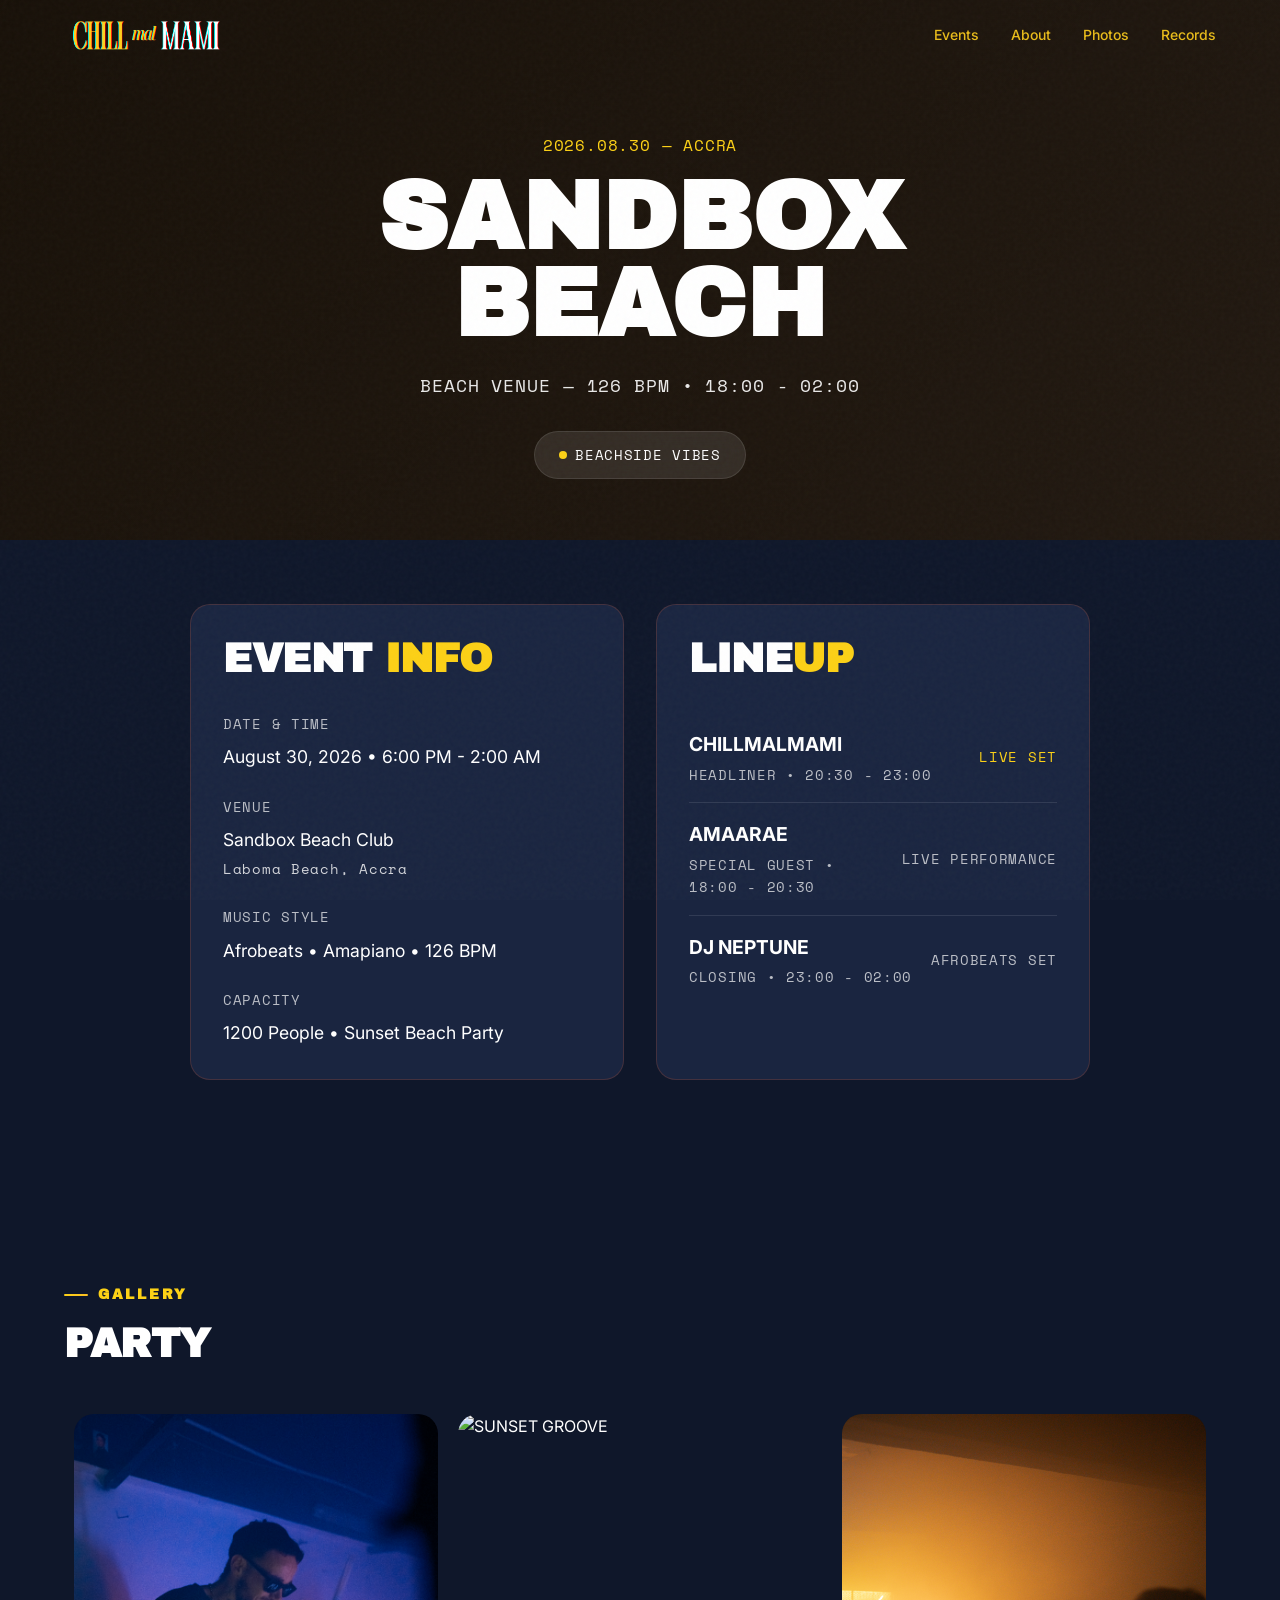
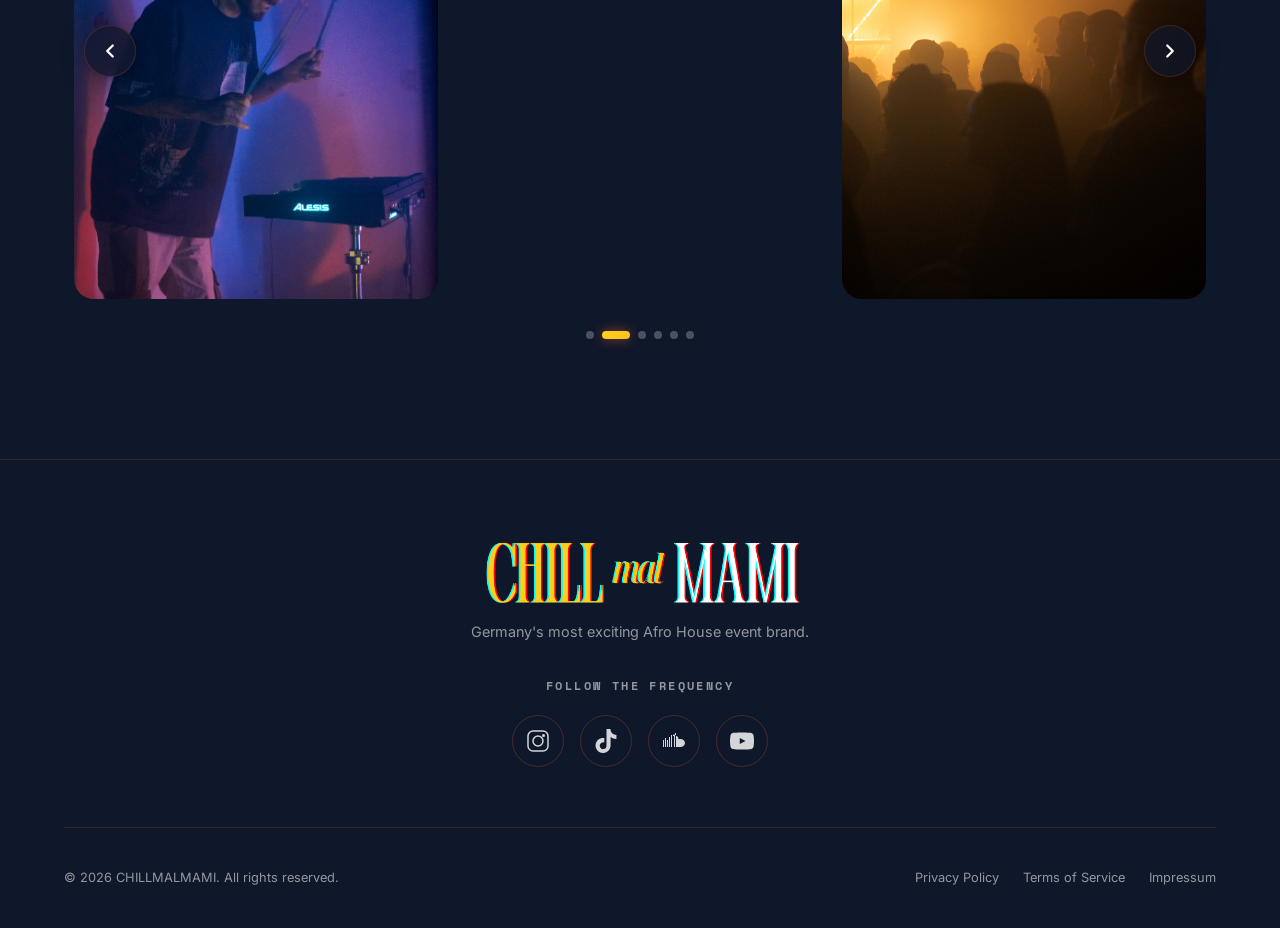
==== eventone.html @ 54974ace "add event page and fix hero issue" ====
<!DOCTYPE html>
<html lang="en" data-vibe="afro">
<head>
  <meta charset="UTF-8">
  <meta name="viewport" content="width=device-width, initial-scale=1.0">
  <title>ACCRA - SANDBOX BEACH | CHILLMALMAMI</title>
  <link rel="preconnect" href="https://fonts.googleapis.com">
  <link rel="preconnect" href="https://fonts.gstatic.com" crossorigin>
  <link href="https://fonts.googleapis.com/css2?family=Archivo+Black&family=Space+Mono:wght@400;700&family=Inter:wght@300;400;600;700&display=swap" rel="stylesheet">
  <link rel="stylesheet" href="styles.css">
</head>
<body>
  
  <!-- Grain / Noise Overlay -->
  <div class="grain-overlay" aria-hidden="true"></div>

  <!-- ═══════════════ HEADER ═══════════════ -->
  <nav class="navbar" id="navbar">
    <div class="container">
      <a href="index.html" class="navbar-logo" aria-label="CHILLMALMAMI home">
        <img src="last.png" alt="CHILLMALMAMI logo" />
      </a>
      <ul class="navbar-links" id="navLinks">
        <li><a href="index.html#events">Events</a></li>
        <li><a href="index.html#about">About</a></li>
        <li><a href="index.html#photos">Photos</a></li>
        <li><a href="index.html">Records</a></li>
        <!--li><a href="#events" class="navbar-cta">Get Tickets</a></li -->
      </ul>
      <div class="mobile-toggle" id="mobileToggle">
        <span></span>
        <span></span>
        <span></span>
      </div>
    </div>
  </nav>

  <!-- ═══════════════ EVENT HERO ═══════════════ -->
  <section class="event-hero">
    <div class="event-hero__overlay"></div>
    <div class="container-centered event-hero__content">
      <p class="event-hero__tag mono">2026.08.30 — ACCRA</p>
      <h1 class="event-hero__title">SANDBOX<br>BEACH</h1>
      <p class="event-hero__details mono">BEACH VENUE — 126 BPM • 18:00 - 02:00</p>
      <div class="event-hero__status">
        <span class="pulse-dot"></span>
        <span class="mono" style="font-size: 0.875rem;">BEACHSIDE VIBES</span>
      </div>
    </div>
  </section>

  <!-- ═══════════════ EVENT DETAILS ═══════════════ -->
  <section class="event-details">
    <div class="container-centered">
      <div class="event-details-layout">
        
        <!-- Event Info -->
        <div class="event-info">
          <h2 class="section-title event-panel-title">EVENT <span class="accent">INFO</span></h2>
          <div class="event-details-grid">
            <div class="detail-item">
              <p class="detail-label mono">DATE & TIME</p>
              <p class="detail-value">August 30, 2026 • 6:00 PM - 2:00 AM</p>
            </div>
            <div class="detail-item">
              <p class="detail-label mono">VENUE</p>
              <p class="detail-value">Sandbox Beach Club<br><span class="mono detail-subvalue">Laboma Beach, Accra</span></p>
            </div>
            <div class="detail-item">
              <p class="detail-label mono">MUSIC STYLE</p>
              <p class="detail-value">Afrobeats • Amapiano • 126 BPM</p>
            </div>
            <div class="detail-item">
              <p class="detail-label mono">CAPACITY</p>
              <p class="detail-value">1200 People • Sunset Beach Party</p>
            </div>
          </div>
        </div>

        <!-- Lineup -->
        <div class="event-lineup">
          <h2 class="section-title event-panel-title">LINE<span class="accent">UP</span></h2>
          <div class="lineup-list">
            <div class="artist-item">
              <div>
                <h3>CHILLMALMAMI</h3>
                <p class="mono artist-meta">HEADLINER • 20:30 - 23:00</p>
              </div>
              <span class="accent mono artist-role">LIVE SET</span>
            </div>
            <div class="artist-item">
              <div>
                <h3>AMAARAE</h3>
                <p class="mono artist-meta">SPECIAL GUEST • 18:00 - 20:30</p>
              </div>
              <span class="mono artist-role artist-role-muted">LIVE PERFORMANCE</span>
            </div>
            <div class="artist-item">
              <div>
                <h3>DJ NEPTUNE</h3>
                <p class="mono artist-meta">CLOSING • 23:00 - 02:00</p>
              </div>
              <span class="mono artist-role artist-role-muted">AFROBEATS SET</span>
            </div>
          </div>
        </div>
      </div>
    </div>
  </section>

  <!-- Picture Gallery Section -->
  <section class="gallery" id="photos">
    <div class="container">
      <span class="section-label reveal">Gallery</span>
      <h2 class="section-title reveal reveal-delay-1">Party <span style="background: var(--gradient-primary); -webkit-background-clip: text; -webkit-text-fill-color: transparent; background-clip: text;">Moments</span></h2>
      <div class="gallery-carousel" id="galleryCarousel">
        <div class="gallery-track-wrapper">
          <div class="gallery-track" id="galleryTrack">
            <div class="gallery-slide"><img src="DSC09441.jpg" alt="AFRO NIGHTS — Bootshaus Cologne" /></div>
            <div class="gallery-slide"><img src="DSC09329.jpg" alt="CHILLMALMAMI Night" /></div>
            <div class="gallery-slide"><img src="DSC09169.jpg" alt="SUNSET GROOVE" /></div>
            <div class="gallery-slide"><img src="DSC09139.jpg" alt="Party Night" /></div>
            <div class="gallery-slide"><img src="DSC09157.jpg" alt="Dance Floor" /></div>
            <div class="gallery-slide"><img src="CCI.jpg" alt="CHILLMALMAMI Crowd" /></div>
          </div>
        </div>
        <button class="gallery-btn gallery-btn--prev" id="galleryPrev" aria-label="Previous photo">
          <svg viewBox="0 0 24 24" fill="none" stroke="currentColor" stroke-width="2.5" stroke-linecap="round" stroke-linejoin="round"><polyline points="15 18 9 12 15 6"/></svg>
        </button>
        <button class="gallery-btn gallery-btn--next" id="galleryNext" aria-label="Next photo">
          <svg viewBox="0 0 24 24" fill="none" stroke="currentColor" stroke-width="2.5" stroke-linecap="round" stroke-linejoin="round"><polyline points="9 18 15 12 9 6"/></svg>
        </button>
        <div class="gallery-dots" id="galleryDots"></div>
      </div>
    </div>
  </section>

  <!-- ═══════════════ FOOTER ═══════════════ -->
  <footer class="footer" id="footer">
    <div class="container">

      <div class="footer-center">
        <a href="index.html" class="navbar-logo" aria-label="CHILLMALMAMI home">
          <img src="last.png" alt="CHILLMALMAMI logo" />
        </a>
        <p class="footer-tagline">Germany's most exciting Afro House event brand.</p>
        <p class="footer-social-label mono">FOLLOW THE FREQUENCY</p>
        <div class="footer-socials">
          <a href="https://www.instagram.com/chillmalmami/" target="_blank" rel="noopener noreferrer" aria-label="Instagram">
            <svg viewBox="0 0 24 24" fill="none" stroke="currentColor" stroke-width="1.5"><rect x="2" y="2" width="20" height="20" rx="5"/><circle cx="12" cy="12" r="5"/><circle cx="17.5" cy="6.5" r="1.5" fill="currentColor" stroke="none"/></svg>
          </a>
          <a href="https://www.tiktok.com/@chillmalmami" target="_blank" rel="noopener noreferrer" aria-label="TikTok">
            <svg viewBox="0 0 24 24" fill="currentColor"><path d="M12.525.02c1.31-.02 2.61-.01 3.91-.02.08 1.53.63 3.09 1.75 4.17 1.12 1.11 2.7 1.62 4.24 1.79v4.03c-1.44-.05-2.89-.35-4.2-.97-.57-.26-1.1-.59-1.62-.93-.01 2.92.01 5.84-.02 8.75-.08 1.4-.54 2.79-1.35 3.94-1.31 1.92-3.58 3.17-5.91 3.21-1.43.08-2.86-.31-4.08-1.03-2.02-1.19-3.44-3.37-3.65-5.71-.02-.5-.03-1-.01-1.49.18-1.9 1.12-3.72 2.58-4.96 1.66-1.44 3.98-2.13 6.15-1.72.02 1.48-.04 2.96-.04 4.44-.99-.32-2.15-.23-3.02.37-.63.41-1.11 1.04-1.36 1.75-.21.51-.15 1.07-.14 1.61.24 1.64 1.82 3.02 3.5 2.87 1.12-.01 2.19-.66 2.77-1.61.19-.33.4-.67.41-1.06.1-1.79.06-3.57.07-5.36.01-4.03-.01-8.05.02-12.07z"/></svg>
          </a>
          <a href="https://soundcloud.com/onlygoodvibes-194850243" target="_blank" rel="noopener noreferrer" aria-label="SoundCloud">
            <svg viewBox="0 0 24 24" fill="currentColor"><path d="M1 18V11h1v7zm2 0V9h1v9zm2 0V11h1v7zm2 0V8h1v10zm2 0V6h1v12zm2 0V7h1v11zm2 0V4h1v14zm5.5 0c2.49 0 4.5-1.79 4.5-4s-2.01-4-4.5-4c-.64 0-1.24.13-1.8.37C16.28 7.55 14.18 5.5 11.5 5.5c-.28 0-.5.22-.5.5v12h7.5z"/></svg>
          </a>
          <a href="https://www.youtube.com/@CHILLMALMAMI" target="_blank" rel="noopener noreferrer" aria-label="YouTube">
            <svg viewBox="0 0 24 24" fill="currentColor"><path d="M23.5 6.19a3.02 3.02 0 0 0-2.12-2.14C19.5 3.5 12 3.5 12 3.5s-7.5 0-9.38.55A3.02 3.02 0 0 0 .5 6.19 31.5 31.5 0 0 0 0 12a31.5 31.5 0 0 0 .5 5.81 3.02 3.02 0 0 0 2.12 2.14c1.88.55 9.38.55 9.38.55s7.5 0 9.38-.55a3.02 3.2 0 0 0 2.12-2.14A31.5 31.5 0 0 0 24 12a31.5 31.5 0 0 0-.5-5.81zM9.75 15.02V8.98L15.5 12z"/></svg>
          </a>
        </div>
      </div>

      <div class="footer-bottom">
        <p>&copy; 2026 CHILLMALMAMI. All rights reserved.</p>
        <div class="footer-bottom-links">
          <a href="#">Privacy Policy</a>
          <a href="#">Terms of Service</a>
          <a href="#">Impressum</a>
        </div>
      </div>

    </div>
  </footer>

  <script src="script.js"></script>
</body>
</html>
---- styles.css ----
/* ============================================
   EVENTONE — styles.css
   Colors mirror index.css exactly.
   Typography keeps Archivo Black + Space Mono
   as designed in eventone.html.
   ============================================ */

@import url('https://fonts.googleapis.com/css2?family=Archivo+Black&family=Space+Mono:wght@400;700&family=Inter:wght@300;400;600;700&display=swap');

/* ---------- CSS Variables — same palette as index.css ---------- */
:root {
    /* Core palette — matches index.css tokens */
    --accent:          #FCD116;   /* --sunset-orange / --party-pink */
    --accent-warm:     #FBBF24;   /* --golden-accent */

    --bg:              #0F172A;   /* --dark-bg */
    --bg-surface:      #1a2540;   /* --dark-surface */
    --bg-elevated:     #1e2d4a;   /* --dark-elevated */
    --bg-glass:        rgba(255, 107, 53, 0.08);

    --text:            #FFFFFF;
    --text-secondary:  rgba(255, 255, 255, 0.82);
    --text-muted:      rgba(255, 255, 255, 0.55);

    --gradient-accent: linear-gradient(135deg, var(--accent), var(--accent-warm));

    --border-subtle:   1px solid rgba(255, 107, 53, 0.18);
    --border-glow:     1px solid rgba(252, 209, 22, 0.35);

    --glow-accent:     0 0 20px rgba(252, 209, 22, 0.40), 0 0 60px rgba(252, 209, 22, 0.15);

    /* Typography — keeping eventone's fonts */
    --font-heading: 'Archivo Black', sans-serif;
    --font-mono:    'Space Mono', monospace;
    --font-body:    'Inter', sans-serif;

    --ease-out-expo: cubic-bezier(0.16, 1, 0.3, 1);
    --transition-fast:   0.2s var(--ease-out-expo);
    --transition-medium: 0.4s var(--ease-out-expo);
}

/* ---------- Reset ---------- */
*, *::before, *::after {
    margin: 0;
    padding: 0;
    box-sizing: border-box;
}

html {
    scroll-behavior: smooth;
    -webkit-font-smoothing: antialiased;
    -moz-osx-font-smoothing: grayscale;
}

body {
    font-family: var(--font-body);
    background-color: var(--bg);
    color: var(--text);
    line-height: 1.6;
    overflow-x: hidden;
}

a {
    color: inherit;
    text-decoration: none;
}

img {
    max-width: 100%;
    display: block;
}

/* ---------- Grain Overlay ---------- */
.grain-overlay {
    position: fixed;
    inset: 0;
    z-index: 9999;
    opacity: 0.03;
    background-image: url("data:image/svg+xml,%3Csvg viewBox='0 0 256 256' xmlns='http://www.w3.org/2000/svg'%3E%3Cfilter id='n'%3E%3CfeTurbulence type='fractalNoise' baseFrequency='.85' numOctaves='4' stitchTiles='stitch'/%3E%3C/filter%3E%3Crect width='100%25' height='100%25' filter='url(%23n)'/%3E%3C/svg%3E");
    pointer-events: none;
}

/* ---------- Container ---------- */
.container,
.container-centered {
    max-width: 1200px;
    margin: 0 auto;
    padding: 0 24px;
}

/* ---------- Utility ---------- */
.mono {
    font-family: var(--font-mono);
    letter-spacing: 0.05em;
}

.accent {
    color: var(--accent);
}

/* ---------- Pulse dot ---------- */
.pulse-dot {
    display: inline-block;
    width: 8px;
    height: 8px;
    background: var(--accent);
    border-radius: 50%;
    animation: pulse 2s ease-in-out infinite;
}

@keyframes pulse {
    0%, 100% { opacity: 1; transform: scale(1); }
    50%       { opacity: 0.35; transform: scale(1.25); }
}

/* ---------- Navbar — identical to index.css ---------- */
.navbar {
    position: fixed;
    top: 0;
    left: 0;
    right: 0;
    z-index: 1000;
    padding: 20px 0;
    background: transparent;
    transition: all var(--transition-medium);
}

.navbar.scrolled {
    padding: 12px 0;
    background: rgba(15, 23, 42, 0.92);
    backdrop-filter: blur(20px) saturate(180%);
    -webkit-backdrop-filter: blur(20px) saturate(180%);
    border-bottom: 1px solid rgba(255, 107, 53, 0.2);
}

.navbar .container {
    display: flex;
    align-items: center;
    justify-content: space-between;
}

.navbar-logo {
    display: inline-flex;
    align-items: center;
}

.navbar-logo img {
    height: 30px;
    width: auto;
    object-fit: contain;
}

.navbar-links {
    display: flex;
    align-items: center;
    gap: 32px;
    list-style: none;
}

.navbar-links a {
    font-size: 0.875rem;
    font-weight: 500;
    color: rgba(255, 206, 28, 0.90);
    transition: color var(--transition-fast);
    position: relative;
}

.navbar-links a::after {
    content: '';
    position: absolute;
    bottom: -6px;
    left: 0;
    width: 0;
    height: 2px;
    background: var(--gradient-accent);
    transition: width var(--transition-medium);
    border-radius: 2px;
}

.navbar-links a:hover {
    color: var(--accent);
}

.navbar-links a:hover::after {
    width: 100%;
}

.mobile-toggle {
    display: none;
    flex-direction: column;
    gap: 5px;
    cursor: pointer;
    padding: 5px;
}

.mobile-toggle span {
    width: 24px;
    height: 2px;
    background: var(--text);
    border-radius: 2px;
    transition: all var(--transition-fast);
}



/* ---------- Section Title ---------- */
.section-title {
    font-family: var(--font-heading);
    font-size: clamp(1.5rem, 4vw, 2.5rem);
    line-height: 1.1;
    letter-spacing: -0.01em;
    color: var(--text);
    text-transform: uppercase;
}

.section-label {
    font-family: var(--font-heading);
    font-size: 0.85rem;
    font-weight: 700;
    letter-spacing: 0.2em;
    text-transform: uppercase;
    color: var(--accent);
    margin-bottom: 16px;
    display: inline-flex;
    align-items: center;
    gap: 10px;
}

.section-label::before {
    content: '';
    width: 24px;
    height: 2px;
    background: var(--gradient-accent);
    border-radius: 2px;
}

/* ---------- Event Hero ---------- */
.event-hero {
    position: relative;
    min-height: 60vh;
    display: flex;
    align-items: center;
    padding: 120px 0 48px;
    background-image: url('https://images.unsplash.com/photo-1578662996442-48f60103fc96?w=1200&h=800&fit=crop');
    background-size: cover;
    background-position: center;
}

.event-hero__overlay {
    position: absolute;
    inset: 0;
    background: linear-gradient(135deg, rgba(26, 15, 0, 0.8), rgba(46, 26, 0, 0.6));
}

.event-hero__content {
    position: relative;
    z-index: 2;
    text-align: center;
    width: 100%;
}

.event-hero__tag {
    color: var(--accent);
    margin-bottom: 1rem;
}

.event-hero__title {
    font-family: var(--font-heading);
    font-size: clamp(2.5rem, 8vw, 6rem);
    line-height: 0.9;
    margin-bottom: 1.5rem;
}

.event-hero__details {
    font-size: 1.1rem;
    opacity: 0.9;
    margin-bottom: 2rem;
}

.event-hero__status {
    display: inline-flex;
    align-items: center;
    gap: 0.5rem;
    background: rgba(255, 255, 255, 0.1);
    backdrop-filter: blur(10px);
    -webkit-backdrop-filter: blur(10px);
    padding: 0.75rem 1.5rem;
    border-radius: 2rem;
    border: 1px solid rgba(255, 255, 255, 0.1);
}

/* ---------- Event Details Section ---------- */
.event-details {
    background: var(--bg);
    padding: 4rem 0;
}

.event-details-layout {
    display: grid;
    grid-template-columns: 1fr 1fr;
    gap: 2rem;
    max-width: 900px;
    margin: 0 auto 4rem;
}

/* ---------- Gallery ---------- */
.gallery {
    padding: 120px 0;
    margin-top: -50px;
}

.gallery-carousel {
    position: relative;
    margin-top: 48px;
}

.gallery-track-wrapper {
    overflow: hidden;
    border-radius: 20px;
    cursor: grab;
}

.gallery-track-wrapper.dragging {
    cursor: grabbing;
}

.gallery-track {
    display: flex;
    transition: transform 0.72s var(--ease-out-expo);
    will-change: transform;
}

.gallery-slide {
    flex: 0 0 33.333%;
    padding: 0 10px;
    box-sizing: border-box;
}

.gallery-slide img {
    width: 100%;
    aspect-ratio: 3/4;
    object-fit: cover;
    border-radius: 20px;
    display: block;
    transition: transform 0.5s var(--ease-out-expo), box-shadow 0.5s var(--ease-out-expo);
}

.gallery-slide img:hover {
    transform: scale(1.03);
    box-shadow: 0 20px 60px rgba(0, 0, 0, 0.5);
}

.gallery-btn {
    position: absolute;
    top: 45%;
    transform: translateY(-50%);
    width: 52px;
    height: 52px;
    border-radius: 50%;
    background: rgba(15, 23, 42, 0.72);
    border: var(--border-subtle);
    color: var(--text);
    cursor: pointer;
    display: flex;
    align-items: center;
    justify-content: center;
    z-index: 10;
    backdrop-filter: blur(14px);
    -webkit-backdrop-filter: blur(14px);
    transition: all var(--transition-fast);
    box-shadow: 0 4px 24px rgba(0,0,0,0.35);
}

.gallery-btn svg {
    width: 22px;
    height: 22px;
    flex-shrink: 0;
}

.gallery-btn:hover {
    background: var(--gradient-accent);
    border-color: transparent;
    box-shadow: var(--glow-accent);
    transform: translateY(-50%) scale(1.1);
}

.gallery-btn--prev { left: 20px; }
.gallery-btn--next { right: 20px; }

.gallery-dots {
    display: flex;
    justify-content: center;
    gap: 8px;
    margin-top: 32px;
}

.gallery-dot {
    width: 8px;
    height: 8px;
    border-radius: 100px;
    background: rgba(255, 255, 255, 0.25);
    border: none;
    cursor: pointer;
    transition: all var(--transition-fast);
    padding: 0;
}

.gallery-dot.active {
    width: 28px;
    background: var(--gradient-accent);
    box-shadow: 0 0 12px rgba(255, 107, 53, 0.5);
}

.gallery-slider::-webkit-scrollbar {
    height: 4px;
}

.gallery-slider::-webkit-scrollbar-track {
    background: rgba(255, 255, 255, 0.05);
    border-radius: 2px;
}

.gallery-slider::-webkit-scrollbar-thumb {
    background: var(--gradient-accent);
    border-radius: 2px;
}
/* ---------- Event Info & Lineup ---------- */
.event-info,
.event-lineup {
    background: var(--bg-surface);
    border: var(--border-subtle);
    border-radius: 20px;
    padding: 2rem;
}

.event-panel-title {
    margin-bottom: 2rem;
}

.detail-item {
    margin-bottom: 1.5rem;
}

.detail-item:last-child {
    margin-bottom: 0;
}

.detail-label {
    font-size: 0.875rem;
    opacity: 0.7;
    margin-bottom: 0.5rem;
}

.detail-value {
    font-size: 1.1rem;
}

.detail-subvalue {
    font-size: 0.9rem;
    opacity: 0.8;
}

.artist-item {
    display: flex;
    justify-content: space-between;
    align-items: center;
    gap: 1rem;
    padding: 1rem 0;
    border-bottom: 1px solid rgba(255, 255, 255, 0.1);
}

.artist-item:last-child {
    border-bottom: none;
    padding-bottom: 0;
}

.artist-item h3 {
    font-size: 1.2rem;
    margin-bottom: 0.25rem;
}

.artist-meta {
    font-size: 0.875rem;
    opacity: 0.7;
}

.artist-role {
    font-size: 0.875rem;
    flex-shrink: 0;
}

.artist-role-muted {
    opacity: 0.7;
}
/* ---------- Footer ---------- */
.footer {
    padding: 80px 0 40px;
    border-top: var(--border-subtle);
    background: var(--bg);
}

.footer-center {
    display: flex;
    flex-direction: column;
    align-items: center;
    text-align: center;
    margin-bottom: 60px;
}

.footer-center .navbar-logo {
    display: inline-block;
    margin-bottom: 16px;
}

.footer-center .navbar-logo img {
    height: 64px;
}

.footer-tagline {
    color: var(--text-muted);
    font-size: 0.9rem;
    margin-bottom: 32px;
}

.footer-social-label {
    font-size: 0.75rem;
    font-weight: 700;
    letter-spacing: 0.2em;
    text-transform: uppercase;
    color: var(--text-muted);
    margin-bottom: 20px;
}

.footer-socials {
    display: flex;
    justify-content: center;
    gap: 16px;
}

.footer-socials a {
    width: 52px;
    height: 52px;
    border-radius: 50%;
    border: 1px solid rgba(255, 107, 53, 0.24);
    display: flex;
    align-items: center;
    justify-content: center;
    transition: all var(--transition-fast);
    color: var(--text-secondary);
}

.footer-socials a:hover {
    border-color: var(--accent);
    color: var(--accent);
    box-shadow: var(--glow-accent);
    transform: translateY(-4px);
}

.footer-socials a svg {
    width: 24px;
    height: 24px;
}

.footer-bottom {
    display: flex;
    align-items: center;
    justify-content: space-between;
    padding-top: 40px;
    border-top: var(--border-subtle);
    flex-wrap: wrap;
    gap: 16px;
}

.footer-bottom p {
    font-size: 0.8rem;
    color: var(--text-muted);
}

.footer-bottom-links {
    display: flex;
    gap: 24px;
}

.footer-bottom-links a {
    font-size: 0.8rem;
    color: var(--text-muted);
    transition: color var(--transition-fast);
}

.footer-bottom-links a:hover {
    color: var(--accent);
}

/* ---------- Responsive ---------- */
@media (max-width: 768px) {
    .navbar-links {
        display: none;
        position: fixed;
        top: 0;
        left: 0;
        right: 0;
        bottom: 0;
        background: rgba(15, 23, 42, 0.98);
        backdrop-filter: blur(20px);
        flex-direction: column;
        justify-content: center;
        align-items: center;
        gap: 32px;
        z-index: 999;
    }

    .navbar-links.active {
        display: flex;
    }

    .mobile-toggle {
        display: flex;
        z-index: 1001;
    }

    .mobile-toggle.active span:nth-child(1) {
        transform: rotate(45deg) translate(5px, 5px);
    }

    .mobile-toggle.active span:nth-child(2) {
        opacity: 0;
    }

    .mobile-toggle.active span:nth-child(3) {
        transform: rotate(-45deg) translate(5px, -5px);
    }

    .event-hero {
        min-height: 70vh;
        padding: 110px 0 36px;
    }

    .event-details {
        padding: 3rem 0;
    }

    .event-details-layout {
        grid-template-columns: 1fr;
    }

    .event-info,
    .event-lineup {
        padding: 1.5rem;
    }

    .artist-item {
        flex-direction: column;
        align-items: flex-start;
    }

    .gallery-slide {
        flex: 0 0 50%;
    }

    .gallery {
        padding: 90px 0;
        margin-top: 0;
    }

    .footer-bottom {
        flex-direction: column;
        text-align: center;
    }
}

@media (max-width: 600px) {
    .event-hero {
        min-height: 72vh;
        padding: 96px 0 28px;
    }

    .event-hero__title {
        font-size: clamp(2rem, 12vw, 3.4rem);
    }

    .event-hero__details {
        font-size: 0.9rem;
        line-height: 1.7;
    }

    .event-hero__status {
        width: 100%;
        max-width: 280px;
        justify-content: center;
        padding: 0.75rem 1rem;
    }

    .event-info,
    .event-lineup {
        padding: 1.25rem;
        border-radius: 16px;
    }

    .detail-value {
        font-size: 1rem;
    }

    .gallery-slide {
        flex: 0 0 85%;
    }

    .gallery-btn {
        width: 40px;
        height: 40px;
    }

    .gallery-btn svg {
        width: 18px;
        height: 18px;
    }

    .gallery-btn--prev {
        left: 10px;
    }

    .gallery-btn--next {
        right: 10px;
    }

    .footer-bottom-links {
        flex-direction: column;
        gap: 12px;
    }
}
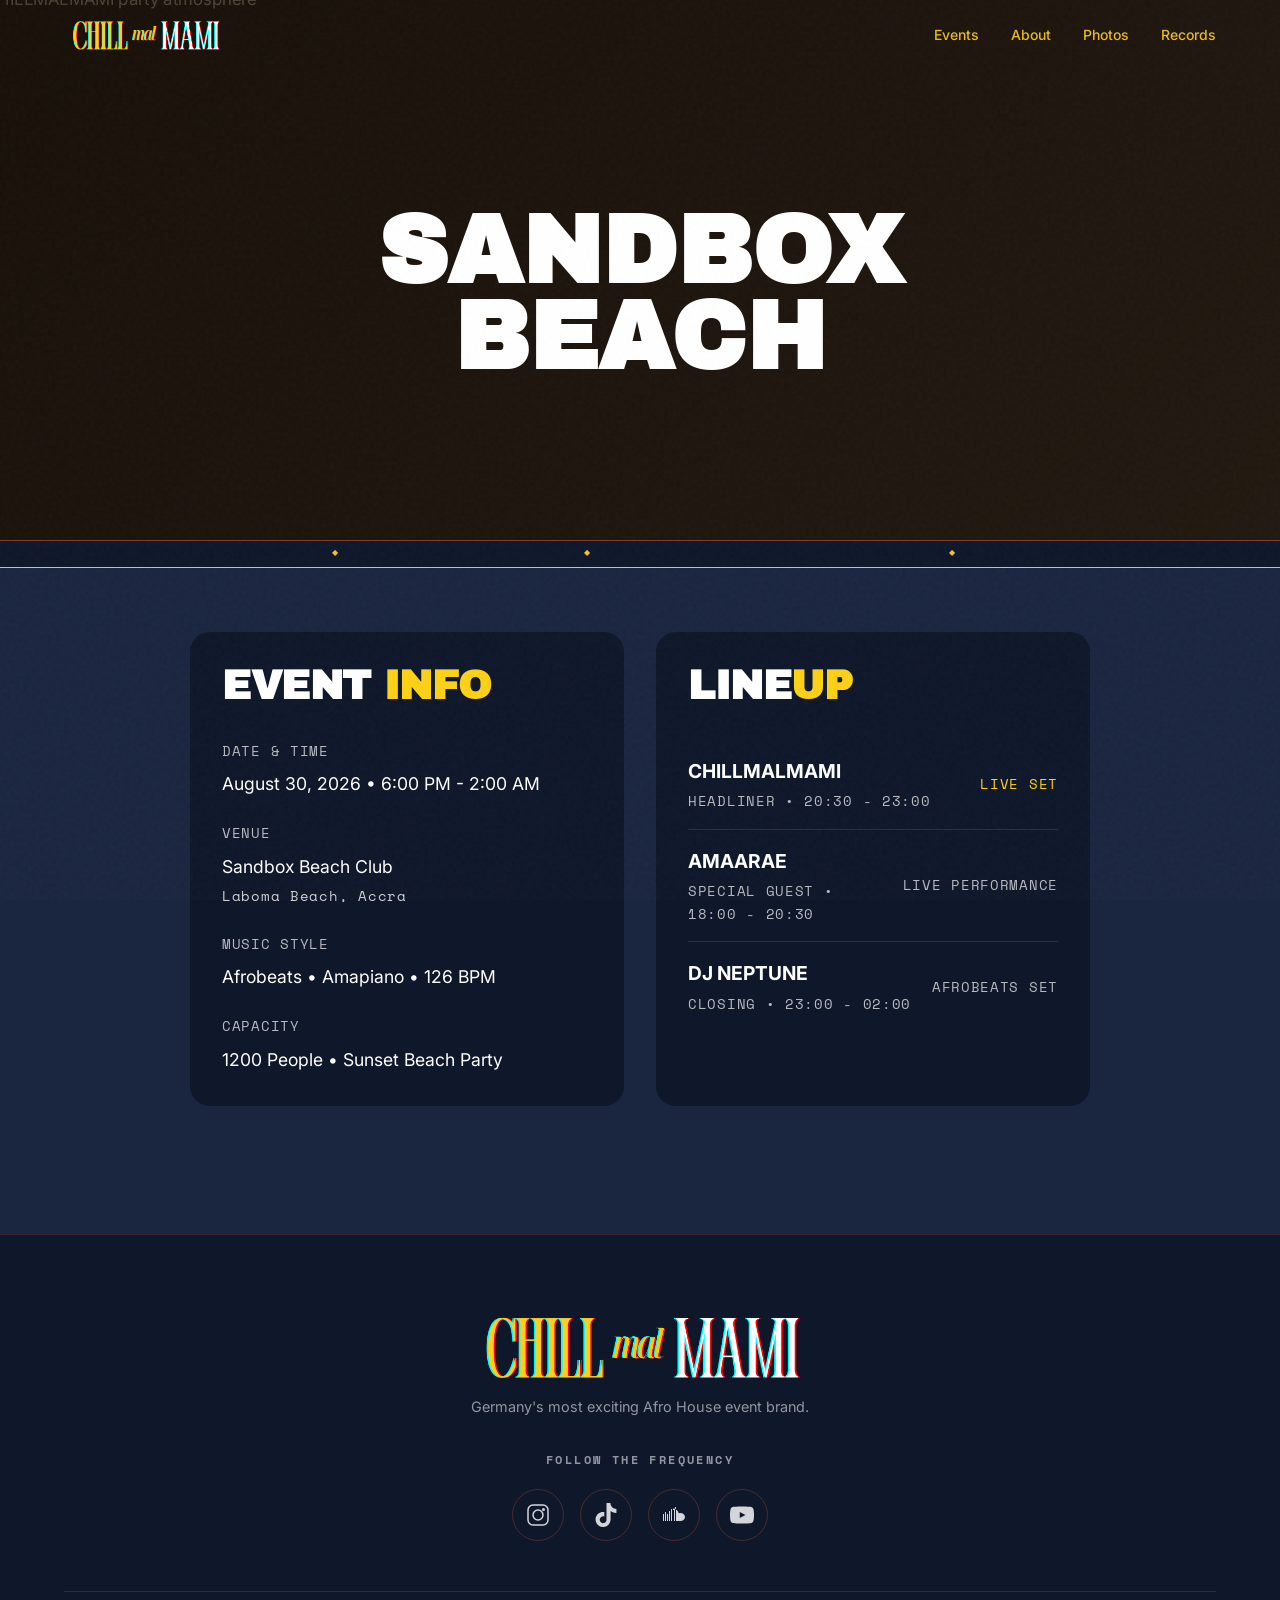
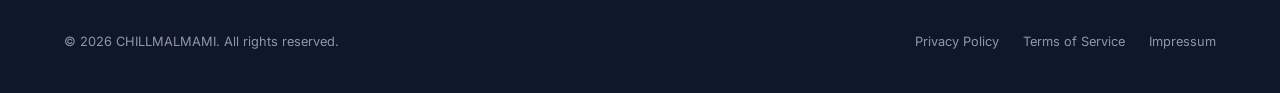
==== commit 995ee6f3: "modify page and add records page" ====
--- a/eventone.html
+++ b/eventone.html
@@ -7,7 +7,8 @@
   <link rel="preconnect" href="https://fonts.googleapis.com">
   <link rel="preconnect" href="https://fonts.gstatic.com" crossorigin>
   <link href="https://fonts.googleapis.com/css2?family=Archivo+Black&family=Space+Mono:wght@400;700&family=Inter:wght@300;400;600;700&display=swap" rel="stylesheet">
-  <link rel="stylesheet" href="styles.css">
+  <link rel="stylesheet" href="index.css">
+<link rel="stylesheet" href="styles.css">
 </head>
 <body>
   
@@ -24,7 +25,7 @@
         <li><a href="index.html#events">Events</a></li>
         <li><a href="index.html#about">About</a></li>
         <li><a href="index.html#photos">Photos</a></li>
-        <li><a href="index.html">Records</a></li>
+        <li><a href="records.html">Records</a></li>
         <!--li><a href="#events" class="navbar-cta">Get Tickets</a></li -->
       </ul>
       <div class="mobile-toggle" id="mobileToggle">
@@ -37,25 +38,33 @@
 
   <!-- ═══════════════ EVENT HERO ═══════════════ -->
   <section class="event-hero">
+     <div class="hero-bg">
+      <img src="DSC09157.jpg" alt="CHILLMALMAMI party atmosphere" />
+    </div>
     <div class="event-hero__overlay"></div>
     <div class="container-centered event-hero__content">
-      <p class="event-hero__tag mono">2026.08.30 — ACCRA</p>
+      
       <h1 class="event-hero__title">SANDBOX<br>BEACH</h1>
-      <p class="event-hero__details mono">BEACH VENUE — 126 BPM • 18:00 - 02:00</p>
-      <div class="event-hero__status">
-        <span class="pulse-dot"></span>
-        <span class="mono" style="font-size: 0.875rem;">BEACHSIDE VIBES</span>
-      </div>
+      
+     
     </div>
   </section>
-
+     <!-- ========== GENRE MARQUEE ========== -->
+    <div class="genre-marquee-page">
+    <div class="marquee-track-page">
+      <span>August 30, 2026 • 6:00 PM - 2:00 AM</span>
+      <span>Sandbox Beach Club</span>
+      <span>Afrobeats • Amapiano • 126 BPM</span>
+      <span>1200 People • Sunset Beach Party</span>
+    </div>
+  </div>
   <!-- ═══════════════ EVENT DETAILS ═══════════════ -->
-  <section class="event-details">
+  <section class="event-details-page">
     <div class="container-centered">
-      <div class="event-details-layout">
+      <div class="event-details-page-layout">
         
         <!-- Event Info -->
-        <div class="event-info">
+        <div class="event-info-page">
           <h2 class="section-title event-panel-title">EVENT <span class="accent">INFO</span></h2>
           <div class="event-details-grid">
             <div class="detail-item">
@@ -78,7 +87,7 @@
         </div>
 
         <!-- Lineup -->
-        <div class="event-lineup">
+        <div class="event-lineup-page">
           <h2 class="section-title event-panel-title">LINE<span class="accent">UP</span></h2>
           <div class="lineup-list">
             <div class="artist-item">
@@ -108,7 +117,8 @@
     </div>
   </section>
 
-  <!-- Picture Gallery Section -->
+
+  <!-- Picture Gallery Section 
   <section class="gallery" id="photos">
     <div class="container">
       <span class="section-label reveal">Gallery</span>
@@ -134,9 +144,9 @@
       </div>
     </div>
   </section>
-
+-->
   <!-- ═══════════════ FOOTER ═══════════════ -->
-  <footer class="footer" id="footer">
+  <footer class="footer-page" id="footer">
     <div class="container">
 
       <div class="footer-center">
--- a/index.css
+++ b/index.css
@@ -0,0 +1,1578 @@
+/* ============================================
+   CHILLMALMAMI — Design System & Styles
+   ============================================ */
+
+/* ---------- Google Fonts ---------- */
+@import url('https://fonts.googleapis.com/css2?family=Inter:wght@300;400;500;600;700;800;900&family=Outfit:wght@300;400;500;600;700;800;900&display=swap');
+
+/* ---------- CSS Custom Properties ---------- */
+:root {
+    /* Colors — Tropical Sunset Beach Party 🌅🎉 */
+    --sunset-orange: #FCD116;
+    --party-pink: #FCD116;
+    --purple-night: #FCD116;
+    --dark-bg: #0F172A;
+    --golden-accent: #FBBF24;
+    --white: #FFFFFF;
+
+    /* Derived dark shades */
+    --dark-surface: #1a2540;
+    --dark-elevated: #1e2d4a;
+
+    --bg-primary: var(--dark-bg);
+    --bg-secondary: var(--dark-surface);
+    --bg-tertiary: var(--dark-elevated);
+    --bg-card: var(--dark-surface);
+    --bg-glass: rgba(255, 107, 53, 0.08);
+    --bg-glass-hover: rgba(255, 60, 172, 0.12);
+
+    --text-primary: var(--white);
+    --text-secondary: rgba(255, 255, 255, 0.82);
+    --text-muted: rgba(255, 255, 255, 0.55);
+
+    --neon-magenta: var(--party-pink);
+    --neon-cyan: var(--golden-accent);
+    --neon-purple: var(--purple-night);
+    --neon-gold: var(--golden-accent);
+    --neon-orange: var(--sunset-orange);
+    --neon-pink: var(--party-pink);
+    --neon-lime: var(--golden-accent);
+
+    --gradient-primary: linear-gradient(135deg, var(--sunset-orange), var(--party-pink));
+    --gradient-secondary: linear-gradient(135deg, var(--party-pink), var(--purple-night));
+    --gradient-warm: linear-gradient(135deg, var(--sunset-orange), var(--golden-accent));
+    --gradient-party: linear-gradient(135deg, var(--sunset-orange), var(--party-pink), var(--purple-night));
+    --gradient-bg-glow: radial-gradient(ellipse at 20% 50%, rgba(255, 107, 53, 0.08) 0%, transparent 50%),
+        radial-gradient(ellipse at 80% 20%, rgba(255, 60, 172, 0.06) 0%, transparent 50%),
+        radial-gradient(ellipse at 60% 80%, rgba(123, 44, 191, 0.06) 0%, transparent 50%);
+
+    --glow-magenta: 0 0 20px rgba(255, 60, 172, 0.4), 0 0 60px rgba(255, 60, 172, 0.15);
+    --glow-cyan: 0 0 20px rgba(251, 191, 36, 0.4), 0 0 60px rgba(251, 191, 36, 0.15);
+    --glow-purple: 0 0 20px rgba(123, 44, 191, 0.4), 0 0 60px rgba(123, 44, 191, 0.15);
+
+    /* Typography */
+    --font-display: 'Outfit', sans-serif;
+    --font-body: 'Inter', sans-serif;
+
+    /* Spacing */
+    --section-padding: 120px 0;
+    --container-max: 1200px;
+    --container-padding: 0 24px;
+
+    /* Transitions */
+    --ease-out-expo: cubic-bezier(0.16, 1, 0.3, 1);
+    --transition-fast: 0.2s var(--ease-out-expo);
+    --transition-medium: 0.4s var(--ease-out-expo);
+    --transition-slow: 0.8s var(--ease-out-expo);
+
+    /* Border */
+    --border-subtle: 1px solid rgba(255, 107, 53, 0.18);
+    --border-glow: 1px solid rgba(255, 60, 172, 0.35);
+    --radius-sm: 8px;
+    --radius-md: 12px;
+    --radius-lg: 20px;
+    --radius-xl: 32px;
+}
+
+/* ---------- Reset & Base ---------- */
+*,
+*::before,
+*::after {
+    margin: 0;
+    padding: 0;
+    box-sizing: border-box;
+}
+
+html {
+    scroll-behavior: smooth;
+    -webkit-font-smoothing: antialiased;
+    -moz-osx-font-smoothing: grayscale;
+}
+
+body {
+    font-family: var(--font-body);
+    background-color: var(--bg-primary);
+    background-image: none;
+    background-attachment: fixed;
+    color: var(--text-primary);
+    line-height: 1.6;
+    overflow-x: hidden;
+}
+
+a {
+    color: inherit;
+    text-decoration: none;
+}
+
+img {
+    max-width: 100%;
+    display: block;
+}
+
+button,
+input {
+    font-family: var(--font-body);
+    border: none;
+    outline: none;
+    background: none;
+}
+
+/* ---------- Utility ---------- */
+.container {
+    max-width: var(--container-max);
+    margin: 0 auto;
+    padding: var(--container-padding);
+}
+
+.section-label {
+    font-family: var(--font-display);
+    font-size: 0.90rem;
+    font-weight: 700;
+    letter-spacing: 0.25em;
+    text-transform: uppercase;
+    color: var(--neon-magenta);
+    margin-bottom: 16px;
+    display: inline-flex;
+    align-items: center;
+    gap: 10px;
+}
+
+.section-label::before {
+    content: '';
+    width: 24px;
+    height: 2px;
+    background: var(--gradient-primary);
+    border-radius: 2px;
+}
+
+.section-title {
+    font-family: var(--font-display);
+    font-size: clamp(2rem, 5vw, 3.5rem);
+    font-weight: 800;
+    line-height: 1.1;
+    letter-spacing: -0.02em;
+    margin-bottom: 20px;
+}
+
+.section-subtitle {
+    font-size: 1.1rem;
+    color: var(--text-secondary);
+    max-width: 560px;
+    line-height: 1.7;
+}
+
+/* ---------- Section Text Colors (Dark Theme) ---------- */
+.event-card-overlay,
+.event-card-overlay h3,
+.event-card-overlay .event-venue {
+    color: var(--white);
+}
+
+/* ---------- Navbar ---------- */
+.navbar {
+    position: fixed;
+    top: 0;
+    left: 0;
+    right: 0;
+    z-index: 1000;
+    padding: 20px 0;
+    background: transparent;
+    transition: all var(--transition-medium);
+}
+
+.navbar.scrolled {
+    padding: 12px 0;
+    background: rgba(15, 23, 42, 0.92);
+    backdrop-filter: blur(20px) saturate(180%);
+    -webkit-backdrop-filter: blur(20px) saturate(180%);
+    border-bottom: 1px solid rgba(255, 107, 53, 0.2);
+}
+
+.navbar .container {
+    display: flex;
+    align-items: center;
+    justify-content: space-between;
+}
+
+.navbar-logo {
+    display: inline-flex;
+    align-items: center;
+}
+
+.navbar-logo img {
+    height: 30px;
+    width: auto;
+    object-fit: contain;
+}
+
+.navbar-links {
+    display: flex;
+    align-items: center;
+    gap: 32px;
+    list-style: none;
+}
+
+.navbar-links a {
+    font-size: 0.875rem;
+    font-weight: 500;
+    color: rgba(255, 206, 28, 0.90);
+    transition: color var(--transition-fast);
+    position: relative;
+}
+
+.navbar-links a::after {
+    content: '';
+    position: absolute;
+    bottom: -6px;
+    left: 0;
+    width: 0;
+    height: 2px;
+    background: var(--gradient-primary);
+    transition: width var(--transition-medium);
+    border-radius: 2px;
+}
+
+.navbar-links a:hover {
+    color: var(--sunset-orange);
+}
+
+.navbar-links a:hover::after {
+    width: 100%;
+}
+
+.navbar-cta {
+    font-size: 0.8rem !important;
+    font-weight: 600 !important;
+    color: var(--white) !important;
+    padding: 10px 24px;
+    border-radius: 100px;
+    background: var(--gradient-primary);
+    transition: all var(--transition-fast) !important;
+    box-shadow: var(--glow-magenta);
+}
+
+.navbar-cta:hover {
+    transform: translateY(-2px);
+    background: var(--gradient-secondary);
+    box-shadow: 0 0 30px rgba(255, 60, 172, 0.45), 0 0 80px rgba(255, 107, 53, 0.2);
+}
+
+.navbar-cta::after {
+    display: none !important;
+}
+
+.mobile-toggle {
+    display: none;
+    flex-direction: column;
+    gap: 5px;
+    cursor: pointer;
+    padding: 5px;
+}
+
+.mobile-toggle span {
+    width: 24px;
+    height: 2px;
+    background: var(--white);
+    border-radius: 2px;
+    transition: all var(--transition-fast);
+}
+
+/* ---------- HERO SECTION ---------- */
+.hero {
+    position: relative;
+    min-height: 97vh;
+    display: flex;
+    align-items: center;
+    justify-content: center;
+    overflow: hidden;
+}
+
+.hero-bg {
+    position: absolute;
+    inset: 0;
+    z-index: 0;
+}
+
+.hero-bg img {
+    width: 100%;
+    height: 100%;
+    object-fit: cover;
+    transform: scale(1.05);
+    animation: heroZoom 20s ease-in-out infinite alternate;
+}
+.hero__location {
+  font-size: 0.65rem;
+  letter-spacing: 3px;
+  color: var(--text-secondary);
+  opacity: 0;
+  animation: fadeInUp 0.8s var(--ease-out-expo) 0.8s both;
+}
+@keyframes heroZoom {
+    0% {
+        transform: scale(1.05);
+    }
+
+    100% {
+        transform: scale(1.15);
+    }
+}
+
+.hero-overlay {
+    position: absolute;
+    inset: 0;
+    background:
+        linear-gradient(180deg,
+            rgba(15, 23, 42, 0.6) 0%,
+            rgba(15, 23, 42, 0.2) 30%,
+            rgba(15, 23, 42, 0.55) 70%,
+            rgba(15, 23, 42, 0.97) 100%),
+         
+        radial-gradient(ellipse at 30% 60%, rgba(245, 182, 24, 0.2) 0%, transparent 60%),
+        radial-gradient(ellipse at 70% 40%, rgba(255, 60, 172, 0.15) 0%, transparent 60%);
+    
+    z-index: 1;
+}
+
+.hero-noise {
+    position: absolute;
+    inset: 0;
+    z-index: 2;
+    opacity: 0.03;
+    background-image: url("data:image/svg+xml,%3Csvg viewBox='0 0 256 256' xmlns='http://www.w3.org/2000/svg'%3E%3Cfilter id='n'%3E%3CfeTurbulence type='fractalNoise' baseFrequency='.85' numOctaves='4' stitchTiles='stitch'/%3E%3C/filter%3E%3Crect width='100%25' height='100%25' filter='url(%23n)'/%3E%3C/svg%3E");
+    background-repeat: repeat;
+    pointer-events: none;
+}
+
+.hero-content {
+    position: relative;
+    z-index: 3;
+    text-align: center;
+    padding: 0 24px;
+    max-width: 900px;
+    margin-top: 100px;
+    display: flex;
+    flex-direction: column;
+    gap: 5rem;
+}
+
+.hero-badge {
+    display: inline;
+    align-items: center;
+    padding: 20px -20px;
+    gap: 10px;
+    border-radius: 100px;
+    background: rgba(255, 107, 53, 0.12);
+    backdrop-filter: blur(10px);
+    border: 1px solid rgba(255, 107, 53, 0.3);
+    font-size: 0.90rem;
+    font-weight: 600;
+    letter-spacing: 0.15em;
+    text-transform: uppercase;
+    color: var(--golden-accent);
+    animation: fadeInUp 0.8s var(--ease-out-expo) 0.2s both;
+}
+
+@media (max-width: 600px) {
+    
+   .hero-content {
+    margin-top: 120px;
+    gap: 3rem;
+}
+}
+
+
+
+/* ---------- COUNTDOWN ---------- */
+.countdown {
+    display: flex;
+    align-items: center;
+    justify-content: center;
+    gap: 8px;
+    animation: fadeInUp 0.8s var(--ease-out-expo) 0.5s both;
+}
+
+.countdown-item {
+    display: flex;
+    flex-direction: column;
+    align-items: center;
+    min-width: 72px;
+    padding: 16px 12px;
+    background: rgba(255, 255, 255, 0.06);
+    backdrop-filter: blur(12px);
+    border: 1px solid rgba(255, 255, 255, 0.1);
+    border-radius: var(--radius-md);
+}
+
+.countdown-number {
+    font-family: var(--font-display);
+    font-size: clamp(1.8rem, 4vw, 2.8rem);
+    font-weight: 800;
+    line-height: 1;
+    background: var(--gradient-primary);
+    -webkit-background-clip: text;
+    -webkit-text-fill-color: transparent;
+    background-clip: text;
+}
+
+.countdown-label {
+    font-size: 0.65rem;
+    font-weight: 600;
+    letter-spacing: 0.15em;
+    text-transform: uppercase;
+    color: var(--text-muted);
+    margin-top: 6px;
+}
+
+.countdown-separator {
+    font-family: var(--font-display);
+    font-size: clamp(1.4rem, 3vw, 2rem);
+    font-weight: 700;
+    color: var(--text-muted);
+    padding-bottom: 18px;
+}
+
+@media (max-width: 480px) {
+    .countdown-item {
+        min-width: 56px;
+        padding: 12px 8px;
+    }
+
+    .countdown-separator {
+        font-size: 1.2rem;
+    }
+}
+
+.hero-badge .dot {
+    width: 6px;
+    height: 6px;
+    border-radius: 50%;
+    background: var(--neon-cyan);
+    animation: pulse 2s ease-in-out infinite;
+}
+
+@keyframes pulse {
+
+    0%,
+    100% {
+        opacity: 1;
+    }
+
+    50% {
+        opacity: 0.3;
+    }
+}
+
+.hero-title {
+    font-family: var(--font-display);
+    font-size: clamp(3rem, 10vw, 7rem);
+    font-weight: 900;
+    line-height: 0.95;
+    letter-spacing: -0.04em;
+    text-transform: uppercase;
+    margin-bottom: 24px;
+    animation: fadeInUp 0.8s var(--ease-out-expo) 0.4s both;
+}
+
+.hero-title .gradient-text {
+    background: var(--gradient-primary);
+    -webkit-background-clip: text;
+    -webkit-text-fill-color: transparent;
+    background-clip: text;
+}
+
+.hero-genres {
+    display: flex;
+    flex-wrap: wrap;
+    justify-content: center;
+    gap: 8px;
+    margin-bottom: 40px;
+    animation: fadeInUp 0.8s var(--ease-out-expo) 0.6s both;
+}
+
+.hero-genres span {
+    padding: 6px 16px;
+    border-radius: 100px;
+    font-size: 0.7rem;
+    font-weight: 700;
+    letter-spacing: 0.15em;
+    text-transform: uppercase;
+    border: 1px solid rgba(255, 60, 172, 0.3);
+    color: var(--text-secondary);
+    transition: all var(--transition-fast);
+}
+
+.hero-genres span:hover {
+    border-color: var(--party-pink);
+    color: var(--party-pink);
+    box-shadow: var(--glow-magenta);
+}
+
+.hero-actions {
+    display: flex;
+    align-items: center;
+    justify-content: center;
+    gap: 16px;
+    animation: fadeInUp 0.8s var(--ease-out-expo) 0.8s both;
+}
+
+.btn-primary {
+    display: inline-flex;
+    align-items: center;
+    gap: 10px;
+    padding: 18px 40px;
+    border-radius: 100px;
+    font-size: 0.9rem;
+    font-weight: 700;
+    letter-spacing: 0.05em;
+    text-transform: uppercase;
+    color: var(--white);
+    background: var(--gradient-primary);
+    box-shadow: var(--glow-magenta);
+    transition: all var(--transition-medium);
+    cursor: pointer;
+    position: relative;
+    overflow: hidden;
+}
+
+.btn-primary::before {
+    content: '';
+    position: absolute;
+    inset: 0;
+    background: linear-gradient(135deg, rgba(251, 191, 36, 0.25), transparent);
+    opacity: 0;
+    transition: opacity var(--transition-fast);
+}
+
+.btn-primary:hover {
+    transform: translateY(-3px) scale(1.02);
+    box-shadow: 0 0 40px rgba(255, 60, 172, 0.5), 0 0 100px rgba(255, 107, 53, 0.25);
+}
+
+.btn-primary:hover::before {
+    opacity: 1;
+}
+
+.btn-secondary {
+    display: inline-flex;
+    align-items: center;
+    gap: 10px;
+    padding: 18px 40px;
+    border-radius: 100px;
+    font-size: 0.9rem;
+    font-weight: 600;
+    letter-spacing: 0.05em;
+    text-transform: uppercase;
+    color: var(--white);
+    border: 1px solid rgba(255, 60, 172, 0.4);
+    background: rgba(255, 60, 172, 0.08);
+    backdrop-filter: blur(10px);
+    transition: all var(--transition-medium);
+    cursor: pointer;
+}
+
+.btn-secondary:hover {
+    background: rgba(255, 60, 172, 0.18);
+    border-color: rgba(255, 60, 172, 0.6);
+    transform: translateY(-3px);
+}
+
+.hero-scroll {
+    transform: translateX(-50%);
+    z-index: 3;
+    display: flex;
+    flex-direction: column;
+    align-items: center;
+    gap: 8px;
+    color: var(--text-muted);
+    font-size: 0.7rem;
+    letter-spacing: 0.15em;
+    text-transform: uppercase;
+    animation: fadeInUp 0.8s var(--ease-out-expo) 1s both;    
+}
+
+.hero-scroll .scroll-line {
+    width: 1px;
+    height: 40px;
+    background: linear-gradient(to bottom, var(--neon-magenta), transparent);
+    animation: scrollLine 2s ease-in-out infinite;
+}
+
+@keyframes scrollLine {
+    0% {
+        opacity: 0;
+        transform: scaleY(0);
+        transform-origin: top;
+    }
+
+    50% {
+        opacity: 1;
+        transform: scaleY(1);
+        transform-origin: top;
+    }
+
+    51% {
+        transform-origin: bottom;
+    }
+
+    100% {
+        opacity: 0;
+        transform: scaleY(0);
+        transform-origin: bottom;
+    }
+}
+
+@keyframes fadeInUp {
+    from {
+        opacity: 0;
+        transform: translateY(30px);
+    }
+
+    to {
+        opacity: 1;
+        transform: translateY(0);
+    }
+}
+
+/* ---------- COMMUNITY SIGNUP SECTION ---------- */
+.community-signup {
+    padding: 80px 0;
+    background: var(--bg-secondary);
+    border-top: 1px solid rgba(255, 107, 53, 0.15);
+    border-bottom: 1px solid rgba(255, 60, 172, 0.15);
+    position: relative;
+    overflow: hidden;
+}
+
+.community-signup::before {
+    content: '';
+    position: absolute;
+    top: -50%;
+    left: -10%;
+    width: 400px;
+    height: 400px;
+    background: radial-gradient(circle, rgba(255, 107, 53, 0.1) 0%, transparent 70%);
+    border-radius: 50%;
+    pointer-events: none;
+}
+
+.community-signup::after {
+    content: '';
+    position: absolute;
+    bottom: -30%;
+    right: -5%;
+    width: 350px;
+    height: 350px;
+    background: radial-gradient(circle, rgba(255, 60, 172, 0.08) 0%, transparent 70%);
+    border-radius: 50%;
+    pointer-events: none;
+}
+
+.signup-wrapper {
+    display: flex;
+    align-items: center;
+    justify-content: space-between;
+    gap: 40px;
+    flex-wrap: wrap;
+}
+
+.signup-text {
+    flex: 1;
+    min-width: 300px;
+}
+
+.signup-text h2 {
+    font-family: var(--font-display);
+    font-size: clamp(1.5rem, 3vw, 2.2rem);
+    font-weight: 800;
+    margin-bottom: 8px;
+}
+
+.signup-text p {
+    color: var(--text-secondary);
+    font-size: 0.95rem;
+}
+
+.signup-form {
+    display: flex;
+    align-items: center;
+    gap: 12px;
+    flex: 1;
+    min-width: 300px;
+    max-width: 500px;
+}
+
+.signup-form input[type="email"] {
+    flex: 1;
+    padding: 16px 24px;
+    border-radius: 100px;
+    border: 1px solid rgba(255, 107, 53, 0.24);
+    background: rgba(255, 107, 53, 0.06);
+    color: var(--text-primary);
+    font-size: 0.9rem;
+    transition: all var(--transition-fast);
+}
+
+.signup-form input[type="email"]::placeholder {
+    color: var(--text-muted);
+}
+
+.signup-form input[type="email"]:focus {
+    border-color: var(--sunset-orange);
+    box-shadow: 0 0 0 3px rgba(255, 107, 53, 0.2);
+}
+
+.signup-form button {
+    padding: 16px 32px;
+    border-radius: 100px;
+    background: var(--gradient-primary);
+    color: var(--text-primary);
+    font-size: 0.85rem;
+    font-weight: 700;
+    letter-spacing: 0.05em;
+    text-transform: uppercase;
+    cursor: pointer;
+    transition: all var(--transition-medium);
+    white-space: nowrap;
+    box-shadow: var(--glow-magenta);
+}
+
+.signup-form button:hover {
+    transform: translateY(-2px);
+    box-shadow: 0 0 30px rgba(255, 60, 172, 0.45), 0 0 60px rgba(255, 107, 53, 0.2);
+}
+
+/* ---------- EVENTS SECTION ---------- */
+.events {
+    padding: var(--section-padding);
+    position: relative;
+    margin-top: -30px;
+}
+
+.events-header {
+    display: flex;
+    align-items: flex-end;
+    justify-content: space-between;
+    margin-bottom: 60px;
+    flex-wrap: wrap;
+    gap: 20px;
+}
+
+.events-header .section-subtitle {
+    margin-bottom: 0;
+}
+
+.events-grid {
+    display: grid;
+    grid-template-columns: repeat(3, 1fr);
+    gap: 24px;
+}
+
+.event-card {
+    position: relative;
+    border-radius: var(--radius-lg);
+    overflow: hidden;
+    background: var(--bg-card);
+    border: var(--border-subtle);
+    transition: all var(--transition-medium);
+    cursor: pointer;
+}
+
+.event-card:hover {
+    transform: translateY(-8px);
+    border-color: rgba(255, 60, 172, 0.35);
+    box-shadow: 0 20px 60px rgba(15, 23, 42, 0.6), 0 0 40px rgba(255, 107, 53, 0.15), 0 0 80px rgba(255, 60, 172, 0.1);
+}
+
+.event-card-image {
+    position: relative;
+    aspect-ratio: 4 / 5;
+    overflow: hidden;
+}
+
+.event-card-image img {
+    width: 100%;
+    height: 100%;
+    object-fit: cover;
+    transition: transform var(--transition-slow);
+}
+
+.event-card:hover .event-card-image img {
+    transform: scale(1.08);
+}
+
+.event-card-date {
+    position: absolute;
+    top: 16px;
+    left: 16px;
+    padding: 8px 16px;
+    border-radius: var(--radius-sm);
+    background: rgba(15, 23, 42, 0.75);
+    backdrop-filter: blur(10px);
+    border: 1px solid rgba(255, 107, 53, 0.3);
+    font-family: var(--font-display);
+    font-size: 0.75rem;
+    font-weight: 700;
+    letter-spacing: 0.1em;
+    text-transform: uppercase;
+    color: var(--golden-accent);
+}
+
+.event-card-badge {
+    position: absolute;
+    top: 16px;
+    right: 16px;
+    padding: 6px 14px;
+    border-radius: 100px;
+    background: var(--gradient-primary);
+    font-size: 0.65rem;
+    font-weight: 800;
+    letter-spacing: 0.1em;
+    text-transform: uppercase;
+}
+
+.event-card-overlay {
+    position: absolute;
+    bottom: 0;
+    left: 0;
+    right: 0;
+    padding: 80px 20px 20px;
+    background: linear-gradient(to top, rgba(15, 23, 42, 0.95) 0%, rgba(15, 23, 42, 0.5) 50%, transparent 100%);
+}
+
+.event-card-overlay h3 {
+    font-family: var(--font-display);
+    font-size: 1.3rem;
+    font-weight: 800;
+    margin-bottom: 4px;
+    line-height: 1.2;
+}
+
+.event-card-overlay .event-venue {
+    font-size: 0.8rem;
+    color: var(--text-secondary);
+    display: flex;
+    align-items: center;
+    gap: 6px;
+}
+
+.event-card-overlay .event-venue svg {
+    width: 14px;
+    height: 14px;
+    fill: var(--neon-magenta);
+}
+
+.event-card-info {
+    padding: 20px;
+    display: flex;
+    align-items: center;
+    justify-content: space-between;
+}
+
+.event-card-genres {
+    display: flex;
+    flex-wrap: wrap;
+    gap: 6px;
+}
+
+.event-card-genres span {
+    padding: 4px 10px;
+    border-radius: 100px;
+    font-size: 0.6rem;
+    font-weight: 700;
+    letter-spacing: 0.1em;
+    text-transform: uppercase;
+    border: 1px solid rgba(255, 107, 53, 0.24);
+    color: var(--text-muted);
+}
+
+.event-card-ticket {
+    padding: 10px 24px;
+    border-radius: 100px;
+    background: var(--gradient-primary);
+    font-size: 0.7rem;
+    font-weight: 700;
+    letter-spacing: 0.1em;
+    text-transform: uppercase;
+    color: var(--text-primary);
+    transition: all var(--transition-fast);
+    white-space: nowrap;
+}
+
+.event-card:hover .event-card-ticket {
+    box-shadow: var(--glow-magenta);
+}
+
+/* ---------- GENRE MARQUEE ---------- */
+.genre-marquee {
+    padding: 0px 0;
+    background: linear-gradient(135deg, var(--sunset-orange), var(--party-pink), var(--purple-night));
+    border-top: 1px solid rgba(255, 107, 53, 0.45);
+    border-bottom: 1px solid rgba(123, 44, 191, 0.45);
+    overflow: hidden;
+}
+
+.marquee-track {
+    display: flex;
+    gap: 40px;
+    animation: marquee 25s linear infinite;
+    width: max-content;
+}
+
+.marquee-track span {
+    font-family: var(--font-display);
+    font-size: 1rem;
+    font-weight: 500;
+    letter-spacing: 0.005em;
+    text-transform: uppercase;
+    color: var(--dark-bg);
+    white-space: nowrap;
+    display: flex;
+    align-items: center;
+    gap: 1px;
+}
+
+.marquee-track span::after {
+    content: '◆';
+    font-size: 0.5rem;
+    color: var(--golden-accent);
+}
+
+@keyframes marquee {
+    0% {
+        transform: translateX(0);
+    }
+
+    100% {
+        transform: translateX(-50%);
+    }
+}
+
+/* ---------- ABOUT SECTION ---------- */
+.about {
+    padding: var(--section-padding);
+    position: relative;
+    margin-top: -180px;
+}
+
+.about-grid {
+    display: grid;
+    grid-template-columns: 1fr 1fr;
+    gap: 80px;
+    align-items: center;
+}
+
+.about-image {
+    position: relative;
+    border-radius: var(--radius-lg);
+    overflow: hidden;
+    aspect-ratio: 3 / 4;
+}
+
+.about-image img {
+    width: 100%;
+    height: 100%;
+    object-fit: cover;
+    transition: transform var(--transition-slow);
+}
+
+.about-image:hover img {
+    transform: scale(1.05);
+}
+
+.about-image::after {
+    content: '';
+    position: absolute;
+    inset: 0;
+    border-radius: var(--radius-lg);
+    box-shadow: inset 0 0 0 1px rgba(255, 60, 172, 0.2);
+    pointer-events: none;
+}
+
+.about-glow {
+    position: absolute;
+    bottom: -30px;
+    right: -30px;
+    width: 200px;
+    height: 200px;
+    background: radial-gradient(circle, rgba(255, 107, 53, 0.2) 0%, transparent 70%);
+    border-radius: 50%;
+    pointer-events: none;
+    animation: glowPulse 4s ease-in-out infinite alternate;
+}
+
+@keyframes glowPulse {
+    0% {
+        opacity: 0.6;
+        transform: scale(1);
+    }
+
+    100% {
+        opacity: 1;
+        transform: scale(1.2);
+    }
+}
+
+.about-content {
+    max-width: 520px;
+}
+
+.about-content .section-title {
+    margin-bottom: 24px;
+}
+
+.about-content p {
+    color: var(--text-secondary);
+    font-size: 1rem;
+    line-height: 1.8;
+    margin-bottom: 16px;
+}
+
+.about-stats {
+    display: grid;
+    grid-template-columns: repeat(3, 1fr);
+    gap: 24px;
+    margin-top: 40px;
+    padding-top: 40px;
+    border-top: var(--border-subtle);
+}
+
+.stat-item {
+    text-align: center;
+}
+
+.stat-number {
+    font-family: var(--font-display);
+    font-size: 2rem;
+    font-weight: 900;
+    background: var(--gradient-primary);
+    -webkit-background-clip: text;
+    -webkit-text-fill-color: transparent;
+    background-clip: text;
+    margin-bottom: 4px;
+}
+
+.stat-label {
+    font-size: 0.75rem;
+    color: var(--text-muted);
+    letter-spacing: 0.1em;
+    text-transform: uppercase;
+}
+
+/* ---------- RESPECT SECTION ---------- */
+.respect {
+    padding: 20px 0;
+    background: var(--bg-secondary);
+    position: relative;
+    overflow: hidden;
+    text-align: center;
+    margin-top: -100px;
+}
+
+.respect::before {
+    content: '';
+    position: absolute;
+    top: 50%;
+    left: 50%;
+    transform: translate(-50%, -50%);
+    width: 600px;
+    height: 600px;
+    background: radial-gradient(circle, rgba(255, 60, 172, 0.1) 0%, transparent 70%);
+    border-radius: 50%;
+    pointer-events: none;
+    animation: glowPulse 5s ease-in-out infinite alternate;
+}
+
+.respect-icon {
+    font-size: 3rem;
+    margin-bottom: 24px;
+    animation: float 3s ease-in-out infinite;
+}
+
+@keyframes float {
+
+    0%,
+    100% {
+        transform: translateY(0);
+    }
+
+    50% {
+        transform: translateY(-10px);
+    }
+}
+
+.respect h2 {
+    font-family: var(--font-display);
+    font-size: clamp(2rem, 5vw, 3rem);
+    font-weight: 800;
+    margin-bottom: 20px;
+}
+
+.respect h2 .highlight {
+    background: var(--gradient-secondary);
+    -webkit-background-clip: text;
+    -webkit-text-fill-color: transparent;
+    background-clip: text;
+}
+
+.respect p {
+    color: var(--text-secondary);
+    font-size: 1.05rem;
+    max-width: 650px;
+    margin: 0 auto;
+    line-height: 1.8;
+}
+
+.respect-values {
+    display: flex;
+    justify-content: center;
+    gap: 32px;
+    margin-top: 48px;
+    flex-wrap: wrap;
+}
+
+.respect-value {
+    display: flex;
+    align-items: center;
+    gap: 10px;
+    padding: 12px 24px;
+    border-radius: 100px;
+    border: var(--border-subtle);
+    background: var(--bg-glass);
+    font-size: 0.85rem;
+    font-weight: 500;
+    color: var(--text-secondary);
+    transition: all var(--transition-fast);
+}
+
+.respect-value:hover {
+    border-color: rgba(255, 60, 172, 0.35);
+    color: var(--text-primary);
+    box-shadow: var(--glow-purple);
+    background: rgba(255, 60, 172, 0.1);
+}
+
+.respect-value .emoji {
+    font-size: 1.2rem;
+}
+
+/* ---------- GALLERY ---------- */
+.gallery {
+    padding: var(--section-padding);
+    margin-top: -50px;
+}
+
+.gallery-carousel {
+    position: relative;
+    margin-top: 48px;
+}
+
+.gallery-track-wrapper {
+    overflow: hidden;
+    border-radius: var(--radius-lg);
+}
+
+.gallery-track {
+    display: flex;
+    transition: transform 0.72s var(--ease-out-expo);
+    will-change: transform;
+}
+
+.gallery-slide {
+    flex: 0 0 33.333%;
+    padding: 0 10px;
+    box-sizing: border-box;
+}
+
+.gallery-slide img {
+    width: 100%;
+    aspect-ratio: 3/4;
+    object-fit: cover;
+    border-radius: var(--radius-lg);
+    display: block;
+    transition: transform 0.5s var(--ease-out-expo), box-shadow 0.5s var(--ease-out-expo);
+}
+
+.gallery-slide img:hover {
+    transform: scale(1.03);
+    box-shadow: 0 20px 60px rgba(0, 0, 0, 0.5);
+}
+
+.gallery-track-wrapper {
+    cursor: grab;
+}
+
+.gallery-track-wrapper.dragging {
+    cursor: grabbing;
+}
+
+.gallery-btn {
+    position: absolute;
+    top: 45%;
+    transform: translateY(-50%);
+    width: 52px;
+    height: 52px;
+    border-radius: 50%;
+    background: rgba(15, 23, 42, 0.72);
+    border: var(--border-subtle);
+    color: var(--white);
+    cursor: pointer;
+    display: flex;
+    align-items: center;
+    justify-content: center;
+    z-index: 10;
+    backdrop-filter: blur(14px);
+    -webkit-backdrop-filter: blur(14px);
+    transition: all var(--transition-fast);
+    box-shadow: 0 4px 24px rgba(0,0,0,0.35);
+}
+
+.gallery-btn svg {
+    width: 22px;
+    height: 22px;
+    flex-shrink: 0;
+}
+
+.gallery-btn:hover {
+    background: var(--gradient-primary);
+    border-color: transparent;
+    box-shadow: var(--glow-magenta);
+    transform: translateY(-50%) scale(1.1);
+}
+
+.gallery-btn--prev { left: 20px; }
+.gallery-btn--next { right: 20px; }
+
+@media (max-width: 600px) {
+    .gallery-btn { width: 40px; height: 40px; }
+    .gallery-btn svg { width: 18px; height: 18px; }
+    .gallery-btn--prev { left: 10px; }
+    .gallery-btn--next { right: 10px; }
+}
+
+.gallery-dots {
+    display: flex;
+    justify-content: center;
+    gap: 8px;
+    margin-top: 32px;
+}
+
+.gallery-dot {
+    width: 8px;
+    height: 8px;
+    border-radius: 100px;
+    background: rgba(255, 255, 255, 0.25);
+    border: none;
+    cursor: pointer;
+    transition: all var(--transition-fast);
+    padding: 0;
+}
+
+.gallery-dot.active {
+    width: 28px;
+    background: var(--gradient-primary);
+    box-shadow: 0 0 12px rgba(255, 107, 53, 0.5);
+}
+
+@media (max-width: 900px) {
+    .gallery-slide { flex: 0 0 50%; }
+}
+
+@media (max-width: 600px) {
+    .gallery-slide { flex: 0 0 85%; }
+    .gallery-btn { width: 40px; height: 40px; font-size: 1.5rem; }
+    .gallery-btn--prev { left: 10px; }
+    .gallery-btn--next { right: 10px; }
+}
+
+/* ---------- FOOTER ---------- */
+.footer {
+    padding: 80px 0 40px;
+    border-top: var(--border-subtle);
+    background: var(--bg-primary);
+}
+
+.footer-center {
+    display: flex;
+    flex-direction: column;
+    align-items: center;
+    text-align: center;
+    margin-bottom: 60px;
+}
+
+.footer-center .navbar-logo {
+    display: inline-block;
+    margin-bottom: 16px;
+}
+
+.footer-center .navbar-logo img {
+    height: 64px;
+}
+
+.footer-tagline {
+    color: var(--text-muted);
+    font-size: 0.9rem;
+    margin-bottom: 32px;
+}
+
+.footer-social-label {
+    font-size: 0.75rem;
+    font-weight: 700;
+    letter-spacing: 0.2em;
+    text-transform: uppercase;
+    color: var(--text-muted);
+    margin-bottom: 20px;
+}
+
+.footer-socials {
+    display: flex;
+    justify-content: center;
+    gap: 16px;
+}
+
+.footer-socials a {
+    width: 52px;
+    height: 52px;
+    border-radius: 50%;
+    border: 1px solid rgba(255, 107, 53, 0.24);
+    display: flex;
+    align-items: center;
+    justify-content: center;
+    transition: all var(--transition-fast);
+    color: var(--text-secondary);
+}
+
+.footer-socials a:hover {
+    border-color: var(--neon-magenta);
+    color: var(--neon-magenta);
+    box-shadow: var(--glow-magenta);
+    transform: translateY(-4px);
+}
+
+.footer-socials a svg {
+    width: 24px;
+    height: 24px;
+}
+
+.footer-bottom {
+    display: flex;
+    align-items: center;
+    justify-content: space-between;
+    padding-top: 40px;
+    border-top: var(--border-subtle);
+    flex-wrap: wrap;
+    gap: 16px;
+}
+
+.footer-bottom p {
+    font-size: 0.8rem;
+    color: var(--text-muted);
+}
+
+.footer-bottom-links {
+    display: flex;
+    gap: 24px;
+}
+
+.footer-bottom-links a {
+    font-size: 0.8rem;
+    color: var(--text-muted);
+    transition: color var(--transition-fast);
+}
+
+.footer-bottom-links a:hover {
+    color: var(--sunset-orange);
+}
+
+/* ---------- SCROLL REVEAL ANIMATIONS ---------- */
+.reveal {
+    opacity: 0;
+    transform: translateY(40px);
+    transition: all 0.8s var(--ease-out-expo);
+}
+
+.reveal.revealed {
+    opacity: 1;
+    transform: translateY(0);
+}
+
+.reveal-delay-1 {
+    transition-delay: 0.1s;
+}
+
+.reveal-delay-2 {
+    transition-delay: 0.2s;
+}
+
+.reveal-delay-3 {
+    transition-delay: 0.3s;
+}
+
+.reveal-delay-4 {
+    transition-delay: 0.4s;
+}
+
+/* ---------- RESPONSIVE ---------- */
+@media (max-width: 1024px) {
+    .events-grid {
+        grid-template-columns: repeat(2, 1fr);
+    }
+
+    .about-grid {
+        gap: 48px;
+    }
+
+    .footer-grid {
+        grid-template-columns: 1fr 1fr;
+        gap: 40px;
+    }
+
+    .newsletter-card {
+        padding: 60px 40px;
+    }
+}
+
+@media (max-width: 768px) {
+    :root {
+        --section-padding: 80px 0;
+    }
+
+    .navbar-links {
+        display: none;
+        position: fixed;
+        top: 0;
+        left: 0;
+        right: 0;
+        bottom: 0;
+        background: rgba(15, 23, 42, 0.98);
+        backdrop-filter: blur(20px);
+        flex-direction: column;
+        justify-content: center;
+        align-items: center;
+        gap: 32px;
+        z-index: 999;
+    }
+
+    .navbar-links.active {
+        display: flex;
+    }
+
+    .mobile-toggle {
+        display: flex;
+        z-index: 1001;
+    }
+
+    .mobile-toggle.active span:nth-child(1) {
+        transform: rotate(45deg) translate(5px, 5px);
+    }
+
+    .mobile-toggle.active span:nth-child(2) {
+        opacity: 0;
+    }
+
+    .mobile-toggle.active span:nth-child(3) {
+        transform: rotate(-45deg) translate(5px, -5px);
+    }
+
+    .hero-title {
+        font-size: clamp(2.5rem, 12vw, 4rem);
+    }
+
+    .hero-actions {
+        flex-direction: column;
+    }
+
+    .signup-wrapper {
+        flex-direction: column;
+        text-align: center;
+    }
+
+    .signup-form {
+        flex-direction: column;
+        max-width: 100%;
+    }
+
+    .signup-form input[type="email"],
+    .signup-form button {
+        width: 100%;
+        text-align: center;
+    }
+
+    .events-grid {
+        grid-template-columns: 1fr;
+        max-width: 480px;
+        margin: 0 auto;
+    }
+
+    .events-header {
+        flex-direction: column;
+        align-items: flex-start;
+    }
+
+    .about-grid {
+        grid-template-columns: 1fr;
+        gap: 40px;
+    }
+
+    .about-image {
+        aspect-ratio: 16 / 10;
+    }
+
+    .footer-grid {
+        grid-template-columns: 1fr;
+        gap: 32px;
+    }
+
+    .newsletter-card {
+        padding: 48px 24px;
+    }
+
+    .newsletter-form {
+        flex-direction: column;
+    }
+
+    .newsletter-form input[type="email"],
+    .newsletter-form button {
+        width: 100%;
+        text-align: center;
+    }
+
+    .newsletter-perks {
+        flex-direction: column;
+        align-items: center;
+        gap: 12px;
+    }
+
+    .respect-values {
+        flex-direction: column;
+        align-items: center;
+        gap: 16px;
+    }
+
+    .footer-bottom {
+        flex-direction: column;
+        text-align: center;
+    }
+
+}
+
+@media (min-width: 768px) {
+    .hero-scroll {
+        display: none;
+    }
+}
+
+@media (max-width: 480px) {
+    .hero-genres {
+        gap: 6px;
+    }
+
+    .hero-genres span {
+        font-size: 0.6rem;
+        padding: 4px 12px;
+    }
+
+    .about-stats {
+        grid-template-columns: 1fr;
+        gap: 16px;
+    }
+}
--- a/styles.css
+++ b/styles.css
@@ -1,8 +1,5 @@
 /* ============================================
-   EVENTONE — styles.css
-   Colors mirror index.css exactly.
-   Typography keeps Archivo Black + Space Mono
-   as designed in eventone.html.
+   Ayoub you can play here
    ============================================ */
 
 @import url('https://fonts.googleapis.com/css2?family=Archivo+Black&family=Space+Mono:wght@400;700&family=Inter:wght@300;400;600;700&display=swap');
@@ -17,6 +14,9 @@
     --bg-surface:      #1a2540;   /* --dark-surface */
     --bg-elevated:     #1e2d4a;   /* --dark-elevated */
     --bg-glass:        rgba(255, 107, 53, 0.08);
+    --bg-kalwa:        var(--dark-surface);
+    --bg-fatih:        var(--dark-bg);
+    --bg-byad:         rgb(235, 217, 17); 
 
     --text:            #FFFFFF;
     --text-secondary:  rgba(255, 255, 255, 0.82);
@@ -291,7 +291,7 @@
 
 /* ---------- Event Details Section ---------- */
 .event-details {
-    background: var(--bg);
+    background: var(--bg-kalwa);
     padding: 4rem 0;
 }
 
@@ -427,8 +427,8 @@
 /* ---------- Event Info & Lineup ---------- */
 .event-info,
 .event-lineup {
-    background: var(--bg-surface);
-    border: var(--border-subtle);
+    background: var(--bg-fatih);
+    border: var(--bg-fatih);
     border-radius: 20px;
     padding: 2rem;
 }
@@ -588,6 +588,238 @@
 }
 
 .footer-bottom-links a:hover {
+    color: var(--accent);
+}
+
+/* ========================================== */
+/* EVENTONE PAGE SPECIFIC STYLES */
+/* ========================================== */
+
+/* ---------- Event Details (eventone.html only) ---------- */
+.event-details-page {
+    background: var(--bg-kalwa);
+    padding: 4rem 0;
+}
+
+.event-details-page-layout {
+    display: grid;
+    grid-template-columns: 1fr 1fr;
+    gap: 2rem;
+    max-width: 900px;
+    margin: 0 auto 4rem;
+}
+
+/* ---------- Event Info & Lineup (eventone.html only) ---------- */
+.event-info-page,
+.event-lineup-page {
+    background: var(--bg-fatih);
+    border: var(--bg-fatih);
+    border-radius: 20px;
+    padding: 2rem;
+}
+
+.event-info-page .event-panel-title,
+.event-lineup-page .event-panel-title {
+    margin-bottom: 2rem;
+}
+
+.event-info-page .detail-item,
+.event-lineup-page .detail-item {
+    margin-bottom: 1.5rem;
+}
+
+.event-info-page .detail-item:last-child,
+.event-lineup-page .detail-item:last-child {
+    margin-bottom: 0;
+}
+
+.event-info-page .detail-label,
+.event-lineup-page .detail-label {
+    font-size: 0.875rem;
+    opacity: 0.7;
+    margin-bottom: 0.5rem;
+}
+
+.event-info-page .detail-value,
+.event-lineup-page .detail-value {
+    font-size: 1.1rem;
+}
+
+.event-info-page .detail-subvalue,
+.event-lineup-page .detail-subvalue {
+    font-size: 0.9rem;
+    opacity: 0.8;
+}
+
+.event-lineup-page .artist-item {
+    display: flex;
+    justify-content: space-between;
+    align-items: center;
+    gap: 1rem;
+    padding: 1rem 0;
+    border-bottom: 1px solid rgba(255, 255, 255, 0.1);
+}
+
+.event-lineup-page .artist-item:last-child {
+    border-bottom: none;
+    padding-bottom: 0;
+}
+
+.event-lineup-page .artist-item h3 {
+    font-size: 1.2rem;
+    margin-bottom: 0.25rem;
+}
+
+.event-lineup-page .artist-meta {
+    font-size: 0.875rem;
+    opacity: 0.7;
+}
+
+.event-lineup-page .artist-role {
+    font-size: 0.875rem;
+    flex-shrink: 0;
+}
+
+.event-lineup-page .artist-role-muted {
+    opacity: 0.7;
+}
+
+/* ---------- Genre Marquee (eventone.html only) ---------- */
+.genre-marquee-page {
+    padding: 0px 0;
+    background: linear-gradient( var(--accent-warm));
+    border-top: 1px solid rgba(255, 107, 53, 0.45);
+    border-bottom: 1px solid var(--accent-warm);
+    overflow: hidden;
+}
+
+.genre-marquee-page .marquee-track-page {
+    display:flex;
+    gap: 40px;
+    animation: marquee-page 25s linear infinite;
+    width: max-content;
+}
+
+.genre-marquee-page .marquee-track-page span {
+    font-family: var(--font-heading);
+    font-size: 1rem;
+    font-weight: 500;
+    letter-spacing: 0.005em;
+    text-transform: uppercase;
+    color: var(--bg);
+    white-space: nowrap;
+    display: flex;
+    align-items: center;
+    gap: 1px;
+}
+
+.genre-marquee-page .marquee-track-page span::after {
+    content: '◆';
+    font-size: 0.5rem;
+    color: var(--accent-warm);
+}
+
+@keyframes marquee-page {
+    0% { transform: translateX(0); }
+    100% { transform: translateX(-50%); }
+}
+
+/* ---------- Footer (eventone.html only) ---------- */
+.footer-page {
+    padding: 80px 0 40px;
+    border-top: var(--border-subtle);
+    background: var(--bg);
+}
+
+.footer-page .footer-center {
+    display: flex;
+    flex-direction: column;
+    align-items: center;
+    text-align: center;
+    margin-bottom: 50px;
+}
+
+.footer-page .footer-center .navbar-logo {
+    display: inline-block;
+    margin-bottom: 16px;
+}
+
+.footer-page .footer-center .navbar-logo img {
+    height: 64px;
+}
+
+.footer-page .footer-tagline {
+    color: var(--text-muted);
+    font-size: 0.9rem;
+    margin-bottom: 32px;
+}
+
+.footer-page .footer-social-label {
+    font-size: 0.75rem;
+    font-weight: 700;
+    letter-spacing: 0.2em;
+    text-transform: uppercase;
+    color: var(--text-muted);
+    margin-bottom: 20px;
+}
+
+.footer-page .footer-socials {
+    display: flex;
+    justify-content: center;
+    gap: 16px;
+}
+
+.footer-page .footer-socials a {
+    width: 52px;
+    height: 52px;
+    border-radius: 50%;
+    border: 1px solid rgba(255, 107, 53, 0.24);
+    display: flex;
+    align-items: center;
+    justify-content: center;
+    transition: all var(--transition-fast);
+    color: var(--text-secondary);
+}
+
+.footer-page .footer-socials a:hover {
+    border-color: var(--accent);
+    color: var(--accent);
+    box-shadow: var(--glow-accent);
+    transform: translateY(-4px);
+}
+
+.footer-page .footer-socials a svg {
+    width: 24px;
+    height: 24px;
+}
+
+.footer-page .footer-bottom {
+    display: flex;
+    align-items: center;
+    justify-content: space-between;
+    padding-top: 40px;
+    border-top: var(--border-subtle);
+    flex-wrap: wrap;
+    gap: 16px;
+}
+
+.footer-page .footer-bottom p {
+    font-size: 0.8rem;
+    color: var(--text-muted);
+}
+
+.footer-page .footer-bottom-links {
+    display: flex;
+    gap: 24px;
+}
+
+.footer-page .footer-bottom-links a {
+    font-size: 0.8rem;
+    color: var(--text-muted);
+    transition: color var(--transition-fast);
+}
+
+.footer-page .footer-bottom-links a:hover {
     color: var(--accent);
 }
 
@@ -637,6 +869,7 @@
 
     .event-details {
         padding: 3rem 0;
+
     }
 
     .event-details-layout {
@@ -653,6 +886,26 @@
         align-items: flex-start;
     }
 
+    /* Eventone Page Specific */
+    .event-details-page {
+        padding: 3rem 0;
+
+    }
+
+    .event-details-page-layout {
+        grid-template-columns: 1fr;
+    }
+
+    .event-info-page,
+    .event-lineup-page {
+        padding: 1.5rem;
+    }
+
+    .event-lineup-page .artist-item {
+        flex-direction: column;
+        align-items: flex-start;
+    }
+
     .gallery-slide {
         flex: 0 0 50%;
     }
@@ -663,6 +916,11 @@
     }
 
     .footer-bottom {
+        flex-direction: column;
+        text-align: center;
+    }
+
+    .footer-page .footer-bottom {
         flex-direction: column;
         text-align: center;
     }
@@ -700,6 +958,18 @@
         font-size: 1rem;
     }
 
+    /* Eventone Page Specific */
+    .event-info-page,
+    .event-lineup-page {
+        padding: 1.25rem;
+        border-radius: 16px;
+    }
+
+    .event-info-page .detail-value,
+    .event-lineup-page .detail-value {
+        font-size: 1rem;
+    }
+
     .gallery-slide {
         flex: 0 0 85%;
     }
@@ -726,4 +996,704 @@
         flex-direction: column;
         gap: 12px;
     }
-}
+
+    .footer-page .footer-bottom-links {
+        flex-direction: column;
+        gap: 12px;
+    }
+}
+
+/* ============================================
+   RECORDS PAGE STYLES
+   ============================================ */
+
+/* ---------- Records Hero ---------- */
+.records-hero {
+    position: relative;
+    min-height: 70vh;
+    display: flex;
+    align-items: center;
+    justify-content: center;
+    overflow: hidden;
+}
+
+.records-hero .hero-bg {
+    position: absolute;
+    inset: 0;
+    z-index: 0;
+}
+
+.records-hero .hero-bg img {
+    width: 100%;
+    height: 100%;
+    object-fit: cover;
+}
+
+.records-hero__overlay {
+    position: absolute;
+    inset: 0;
+    background: linear-gradient(180deg,
+        rgba(15, 23, 42, 0.7) 0%,
+        rgba(15, 23, 42, 0.4) 40%,
+        rgba(15, 23, 42, 0.8) 80%,
+        rgba(15, 23, 42, 1) 100%);
+    z-index: 1;
+}
+
+.records-hero__content {
+    position: relative;
+    z-index: 2;
+    text-align: center;
+    padding: 140px 24px 80px;
+}
+
+.records-hero__tag {
+    color: var(--accent);
+    font-size: 0.875rem;
+    margin-bottom: 1.5rem;
+    letter-spacing: 0.15em;
+}
+
+.records-hero__title {
+    font-family: var(--font-heading);
+    font-size: clamp(3rem, 10vw, 7rem);
+    line-height: 0.9;
+    margin-bottom: 1.5rem;
+    text-transform: uppercase;
+}
+
+.records-hero__subtitle {
+    font-size: 1.15rem;
+    color: var(--text-secondary);
+    max-width: 1000px;
+    margin: 0 auto;
+    line-height: 1.7;
+}
+
+/* ---------- Records About ---------- */
+.records-about {
+    padding: 100px 0;
+    background: var(--bg);
+}
+
+.records-about__grid {
+    display: grid;
+    grid-template-columns: 1fr 1fr;
+    gap: 60px;
+    align-items: center;
+}
+
+.records-about__image {
+    border-radius: 20px;
+    overflow: hidden;
+    aspect-ratio: 4/5;
+}
+
+.records-about__image img {
+    width: 100%;
+    height: 100%;
+    object-fit: cover;
+    transition: transform 0.6s var(--ease-out-expo);
+}
+
+.records-about__image:hover img {
+    transform: scale(1.04);
+}
+
+.records-about__text h2 {
+    margin-bottom: 24px;
+}
+
+.records-about__text p {
+    color: var(--text-secondary);
+    font-size: 1rem;
+    line-height: 1.8;
+    margin-bottom: 16px;
+}
+
+.records-about__cta {
+    margin-top: 32px;
+    padding-top: 32px;
+    border-top: var(--border-subtle);
+}
+
+.records-about__cta p {
+    font-size: 0.8rem;
+    letter-spacing: 0.15em;
+    margin-bottom: 8px;
+}
+
+.records-email-link {
+    font-family: var(--font-heading);
+    font-size: clamp(1.2rem, 3vw, 1.8rem);
+    color: var(--text);
+    transition: color var(--transition-fast);
+    display: inline-block;
+}
+
+.records-email-link:hover {
+    color: var(--accent);
+}
+
+/* ---------- Records Release ---------- */
+.records-release {
+    padding: 100px 0;
+    background: #FBBF24;
+    position: relative;
+    overflow: hidden;
+}
+
+.records-release__grid {
+    display: grid;
+    grid-template-columns: 1fr 1fr;
+    gap: 60px;
+    align-items: center;
+}
+
+.records-release__label {
+    font-size: 0.8rem;
+    color: var(--accent);
+    letter-spacing: 0.15em;
+    margin-bottom: 16px;
+}
+
+.records-release__info h2 {
+    margin-bottom: 24px;
+}
+
+.records-release__desc {
+    color: var(--bg-fatih);;
+    font-size: 1rem;
+    line-height: 1.8;
+    margin-bottom: 16px;
+}
+
+.records-release__artists {
+    margin-top: 28px;
+}
+
+.records-release__artists > span {
+    font-size: 0.8rem;
+    color: var(--text-muted);
+    letter-spacing: 0.1em;
+    text-transform: uppercase;
+    display: block;
+    margin-bottom: 12px;
+    font-family: var(--font-mono);
+}
+
+.records-release__artist-tags {
+    display: flex;
+    flex-wrap: wrap;
+    gap: 8px;
+}
+
+.artist-tag {
+    padding: 6px 16px;
+    border-radius: 100px;
+    font-size: 0.75rem;
+    font-weight: 600;
+    letter-spacing: 0.08em;
+    text-transform: uppercase;
+    border: 1px solid rgba(252, 209, 22, 0.25);
+    color: var(--text-secondary);
+    transition: all var(--transition-fast);
+}
+
+.artist-tag:hover {
+    border-color: var(--accent);
+    color: var(--accent);
+    box-shadow: var(--glow-accent);
+}
+
+.records-release__cover {
+    position: relative;
+    border-radius: 20px;
+    overflow: hidden;
+    aspect-ratio: 1/1;
+}
+
+.records-release__cover img {
+    width: 100%;
+    height: 100%;
+    object-fit: cover;
+    transition: transform 0.6s var(--ease-out-expo);
+}
+
+.records-release__cover:hover img {
+    transform: scale(1.04);
+}
+
+.records-release__cover-glow {
+    position: absolute;
+    bottom: -40px;
+    right: -40px;
+    width: 200px;
+    height: 200px;
+    background: radial-gradient(circle, rgba(252, 209, 22, 0.2) 0%, transparent 70%);
+    border-radius: 50%;
+    pointer-events: none;
+}
+
+/* ---------- Listen Section ---------- */
+.records-listen {
+    padding: 100px 0;
+    background: var(--accent-warm);
+    text-align: center;
+}
+
+.records-listen__title {
+    font-family: var(--font-heading);
+    font-size: clamp(2.5rem, 8vw, 5rem);
+    line-height: 0.95;
+    margin-bottom: 48px;
+    text-transform: uppercase;
+}
+
+.records-listen__platforms {
+    display: flex;
+    justify-content: center;
+    gap: 20px;
+    flex-wrap: wrap;
+}
+
+.platform-card {
+    display: flex;
+    flex-direction: column;
+    align-items: center;
+    gap: 12px;
+    padding: 32px 40px;
+    border-radius: 20px;
+    border: 1px solid rgba(252, 209, 22, 0.15);
+    background: var(--bg-surface);
+    transition: all var(--transition-medium);
+    min-width: 140px;
+}
+
+.platform-card svg {
+    width: 40px;
+    height: 40px;
+    color: var(--text);
+    transition: color var(--transition-fast);
+}
+
+.platform-card span {
+    font-family: var(--font-mono);
+    font-size: 0.75rem;
+    letter-spacing: 0.1em;
+    text-transform: uppercase;
+    color: var(--text-muted);
+    transition: color var(--transition-fast);
+}
+
+.platform-card:hover {
+    border-color: var(--accent);
+    transform: translateY(-6px);
+    box-shadow: var(--glow-accent);
+}
+
+.platform-card:hover svg {
+    color: var(--accent);
+}
+
+.platform-card:hover span {
+    color: var(--text);
+}
+
+/* ---------- YouTube Sets ---------- */
+.records-youtube {
+    padding: 100px 0;
+    background: var(--bg-surface);
+}
+
+.records-section-heading {
+    margin-bottom: 12px;
+}
+
+.records-section-sub {
+    color: var(--text-secondary);
+    font-size: 1rem;
+    max-width: 600px;
+    line-height: 1.7;
+    margin-bottom: 48px;
+}
+
+.records-youtube__grid {
+    display: grid;
+    grid-template-columns: repeat(3, 1fr);
+    gap: 24px;
+}
+
+.youtube-card {
+    cursor: pointer;
+    transition: transform var(--transition-medium);
+}
+
+.youtube-card:hover {
+    transform: translateY(-6px);
+}
+
+.youtube-card__thumb {
+    position: relative;
+    border-radius: 16px;
+    overflow: hidden;
+    aspect-ratio: 16/9;
+    margin-bottom: 16px;
+}
+
+.youtube-card__thumb img {
+    width: 100%;
+    height: 100%;
+    object-fit: cover;
+    transition: transform 0.5s var(--ease-out-expo);
+}
+
+.youtube-card:hover .youtube-card__thumb img {
+    transform: scale(1.06);
+}
+
+.youtube-card__play {
+    position: absolute;
+    top: 50%;
+    left: 50%;
+    transform: translate(-50%, -50%);
+    width: 56px;
+    height: 56px;
+    border-radius: 50%;
+    background: rgba(15, 23, 42, 0.7);
+    backdrop-filter: blur(10px);
+    border: 1px solid rgba(255, 255, 255, 0.2);
+    display: flex;
+    align-items: center;
+    justify-content: center;
+    transition: all var(--transition-fast);
+}
+
+.youtube-card__play svg {
+    width: 24px;
+    height: 24px;
+    color: var(--text);
+    margin-left: 2px;
+}
+
+.youtube-card:hover .youtube-card__play {
+    background: var(--accent);
+    border-color: var(--accent);
+    box-shadow: var(--glow-accent);
+}
+
+.youtube-card:hover .youtube-card__play svg {
+    color: var(--bg);
+}
+
+.youtube-card h3 {
+    font-family: var(--font-heading);
+    font-size: 1rem;
+    margin-bottom: 4px;
+    text-transform: uppercase;
+}
+
+.youtube-card p {
+    font-size: 0.8rem;
+    color: var(--text-muted);
+    letter-spacing: 0.08em;
+}
+
+/* ---------- Spotify Embed Cards ---------- */
+.records-spotify {
+    padding: 100px 0;
+    background: var(--bg);
+}
+
+.spotify-embed-grid {
+    display: grid;
+    grid-template-columns: repeat(2, 1fr);
+    gap: 28px;
+}
+
+.spotify-card {
+    background: var(--card-bg);
+    border-radius: 12px;
+    overflow: hidden;
+    transition: transform var(--transition-medium), box-shadow var(--transition-medium);
+}
+
+.spotify-card:hover {
+    transform: translateY(-4px);
+    box-shadow: 0 20px 60px rgba(0, 0, 0, 0.4);
+}
+.spotify-wrap {
+  padding: 1rem;
+  border-radius: 16px;
+}
+
+
+
+/* Header: cover + meta */
+.spotify-card__header {
+    display: flex;
+    gap: 16px;
+    padding: 16px 16px 12px;
+}
+
+.spotify-card__cover {
+    width: 120px;
+    height: 120px;
+    border-radius: 8px;
+    overflow: hidden;
+    flex-shrink: 0;
+}
+
+.spotify-card__cover img {
+    width: 100%;
+    height: 100%;
+    object-fit: cover;
+}
+
+.spotify-card__meta {
+    display: flex;
+    flex-direction: column;
+    justify-content: center;
+    min-width: 0;
+    position: relative;
+    flex: 1;
+}
+
+.spotify-card__logo {
+    width: 24px;
+    height: 24px;
+    position: absolute;
+    top: 0;
+    right: 0;
+}
+
+.spotify-card__title {
+    font-family: var(--font-body);
+    font-size: 1.1rem;
+    font-weight: 700;
+    color: var(--text);
+    white-space: nowrap;
+    overflow: hidden;
+    text-overflow: ellipsis;
+    margin-bottom: 2px;
+    text-transform: none;
+}
+
+.spotify-card__artist {
+    font-size: 0.8rem;
+    color: var(--text-secondary);
+    margin-bottom: 12px;
+}
+
+.spotify-card__save {
+    display: flex;
+    align-items: center;
+    gap: 8px;
+    color: var(--text);
+    font-size: 0.8rem;
+    font-weight: 500;
+}
+
+.spotify-card__save svg {
+    width: 20px;
+    height: 20px;
+    opacity: 0.8;
+}
+
+/* Controls bar */
+.spotify-card__controls {
+    display: flex;
+    align-items: center;
+    justify-content: space-between;
+    padding: 8px 16px 12px;
+    gap: 12px;
+}
+
+.spotify-card__preview {
+    font-size: 0.65rem;
+    font-weight: 700;
+    text-transform: uppercase;
+    letter-spacing: 0.08em;
+    padding: 4px 10px;
+    border: 1px solid rgba(255, 255, 255, 0.3);
+    border-radius: 4px;
+    color: var(--text);
+}
+
+.spotify-card__buttons {
+    display: flex;
+    align-items: center;
+    gap: 12px;
+    flex: 1;
+    justify-content: center;
+}
+
+.spotify-card__buttons svg {
+    width: 22px;
+    height: 22px;
+    color: var(--text);
+    opacity: 0.7;
+    cursor: pointer;
+    transition: opacity var(--transition-fast);
+}
+
+.spotify-card__buttons svg:hover {
+    opacity: 1;
+}
+
+.spotify-card__play-btn {
+    width: 40px;
+    height: 40px;
+    border-radius: 50%;
+    background: var(--text);
+    display: flex;
+    align-items: center;
+    justify-content: center;
+    cursor: pointer;
+    transition: transform var(--transition-fast);
+    flex-shrink: 0;
+}
+
+.spotify-card__play-btn:hover {
+    transform: scale(1.08);
+}
+
+.spotify-card__play-btn svg {
+    width: 18px;
+    height: 18px;
+    color: var(--bg);
+    margin-left: 2px;
+}
+
+/* Track list */
+.spotify-card__tracklist {
+    padding: 0 16px 12px;
+}
+
+.spotify-track {
+    display: flex;
+    align-items: center;
+    gap: 14px;
+    padding: 10px 0;
+    border-bottom: 1px solid rgba(255, 255, 255, 0.07);
+}
+
+.spotify-track:last-child {
+    border-bottom: none;
+}
+
+.spotify-track__num {
+    font-size: 0.85rem;
+    color: var(--text-muted);
+    width: 18px;
+    text-align: center;
+    flex-shrink: 0;
+}
+
+.spotify-track__info {
+    flex: 1;
+    min-width: 0;
+}
+
+.spotify-track__name {
+    font-size: 0.9rem;
+    font-weight: 500;
+    color: var(--text);
+    white-space: nowrap;
+    overflow: hidden;
+    text-overflow: ellipsis;
+}
+
+.spotify-track__artist {
+    font-size: 0.75rem;
+    color: var(--text-muted);
+    white-space: nowrap;
+    overflow: hidden;
+    text-overflow: ellipsis;
+}
+
+.spotify-track__dur {
+    font-size: 0.8rem;
+    color: var(--text-muted);
+    flex-shrink: 0;
+    font-family: var(--font-mono);
+}
+
+/* ---------- Records Page Responsive ---------- */
+@media (max-width: 1024px) {
+    .spotify-embed-grid {
+        grid-template-columns: 1fr;
+        max-width: 520px;
+    }
+}
+
+@media (max-width: 768px) {
+    .records-about__grid {
+        grid-template-columns: 1fr;
+        gap: 40px;
+    }
+
+    .records-about__image {
+        aspect-ratio: 16/10;
+    }
+
+    .records-release__grid {
+        grid-template-columns: 1fr;
+        gap: 40px;
+    }
+
+    .records-release__cover {
+        order: -1;
+        max-width: 400px;
+        margin: 0 auto;
+    }
+
+    .records-youtube__grid {
+        grid-template-columns: 1fr;
+        max-width: 500px;
+    }
+
+    .records-listen__platforms {
+        gap: 12px;
+    }
+
+    .platform-card {
+        padding: 24px 28px;
+        min-width: 120px;
+    }
+}
+
+@media (max-width: 480px) {
+    .records-hero__title {
+        font-size: clamp(2.5rem, 14vw, 4rem);
+    }
+
+    .records-listen__title {
+        font-size: clamp(2rem, 12vw, 3.5rem);
+    }
+
+    .records-spotify__grid,
+    .spotify-embed-grid {
+        grid-template-columns: 1fr;
+        max-width: 520px;
+        gap: 16px;
+    }
+
+    .records-listen__platforms {
+        flex-direction: column;
+        align-items: center;
+    }
+
+    .platform-card {
+        width: 100%;
+        max-width: 280px;
+        flex-direction: row;
+        justify-content: center;
+        padding: 20px 24px;
+    }
+
+    .platform-card svg {
+        width: 28px;
+        height: 28px;
+    }
+}
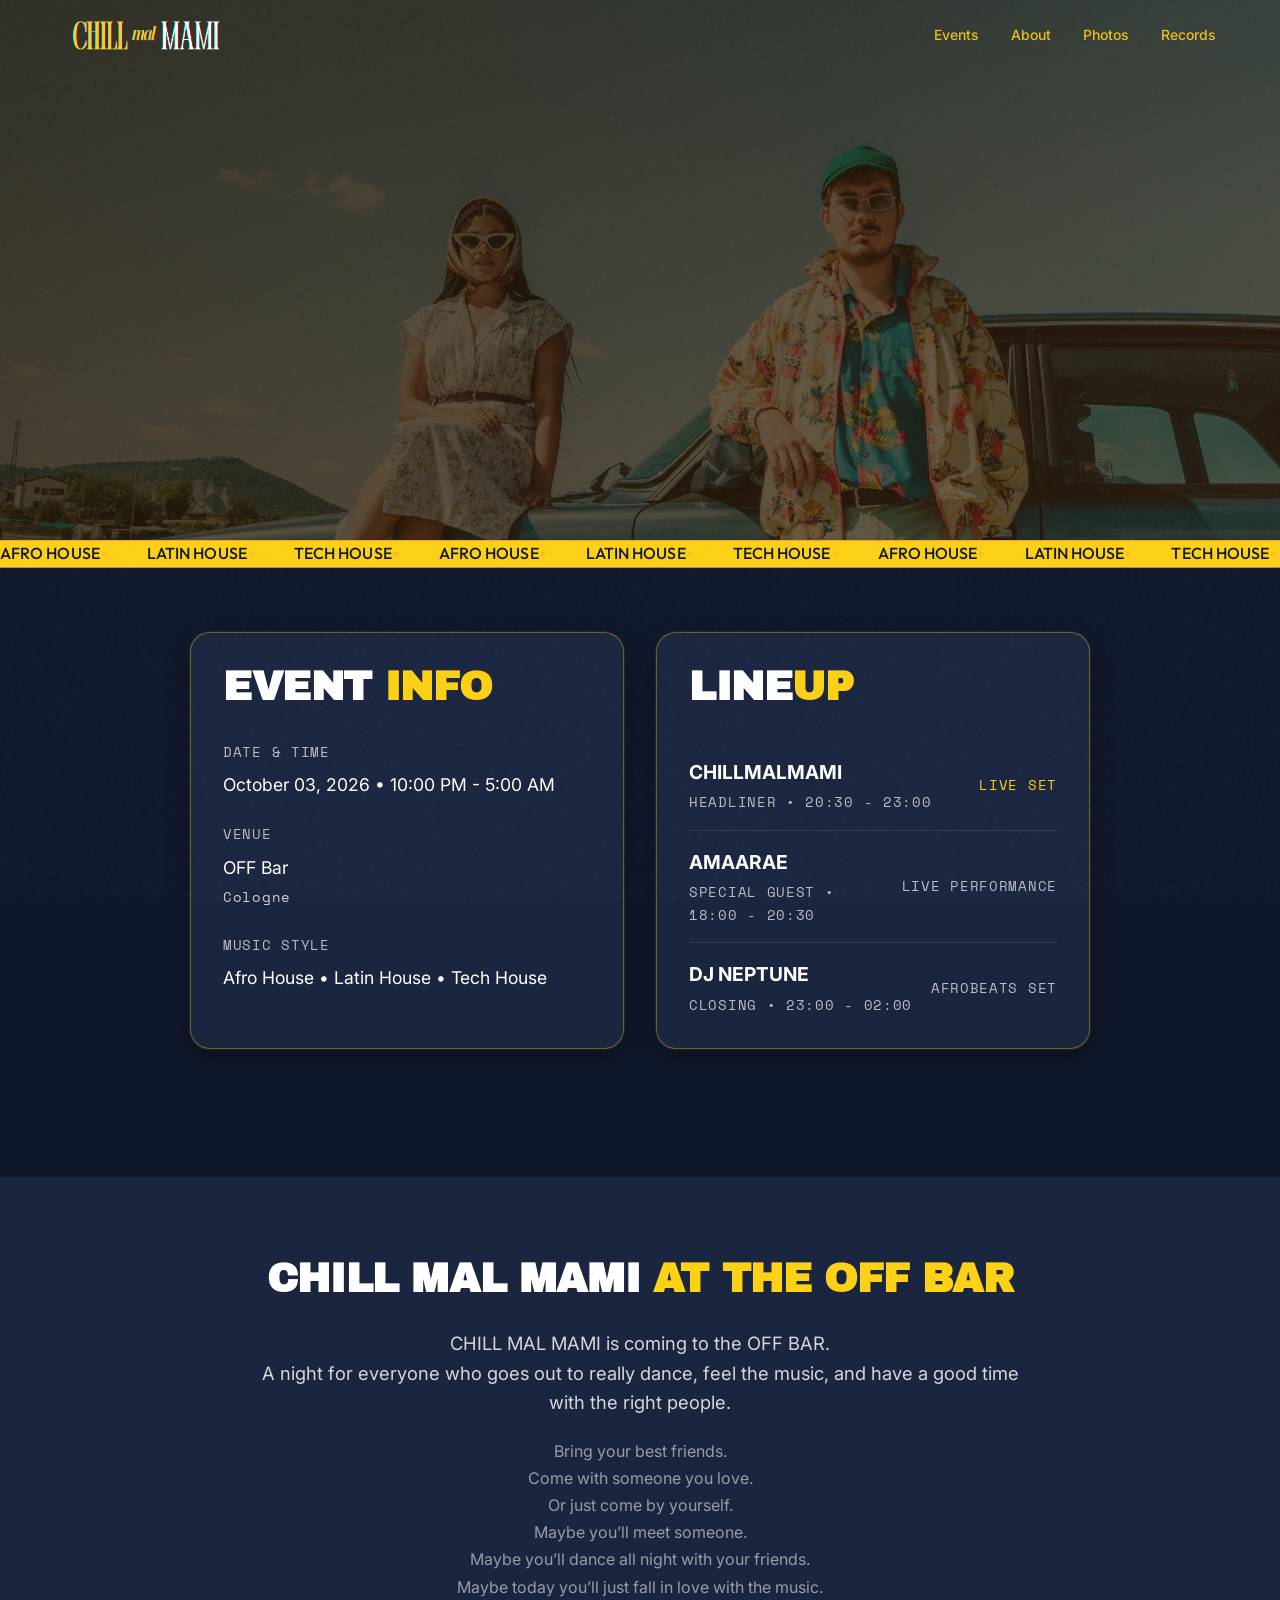
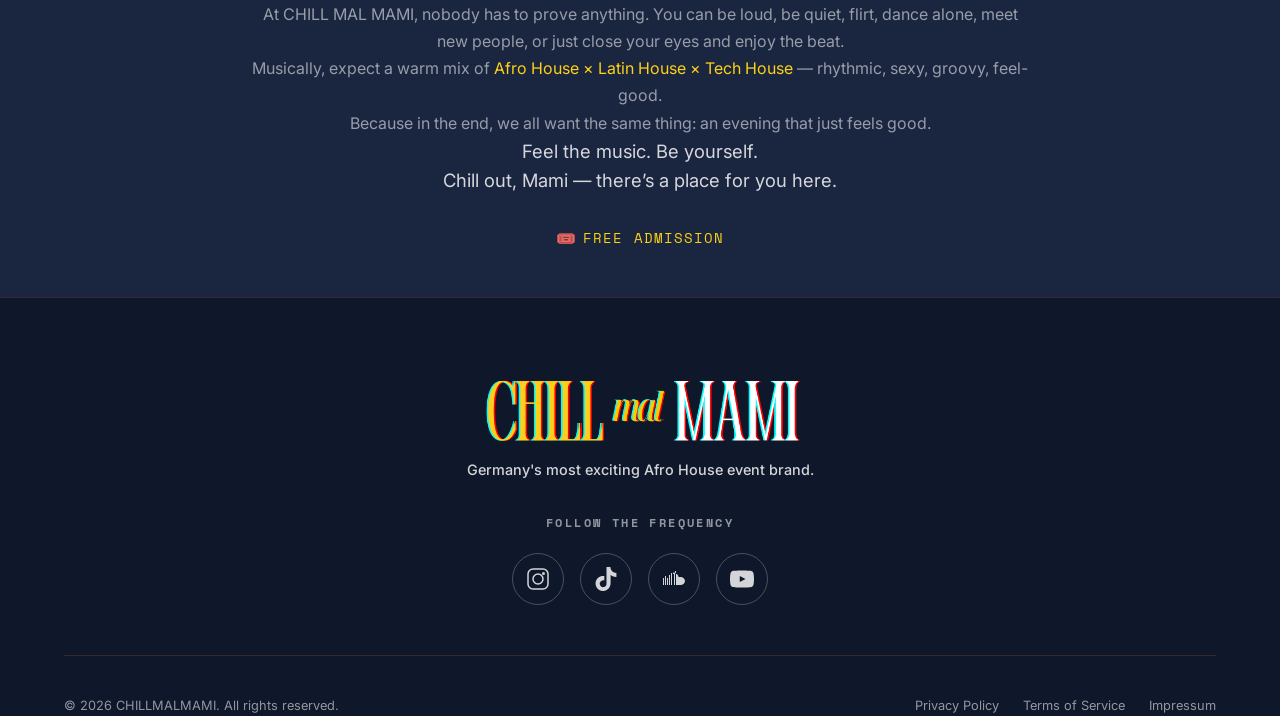
==== commit e8721993: "Pre-launch: two new event pages, refreshed footer, countdown auto-syncs, favicon, impressum placehol" ====
--- a/eventone.html
+++ b/eventone.html
@@ -7,8 +7,10 @@
   <link rel="preconnect" href="https://fonts.googleapis.com">
   <link rel="preconnect" href="https://fonts.gstatic.com" crossorigin>
   <link href="https://fonts.googleapis.com/css2?family=Archivo+Black&family=Space+Mono:wght@400;700&family=Inter:wght@300;400;600;700&display=swap" rel="stylesheet">
-  <link rel="stylesheet" href="index.css">
-<link rel="stylesheet" href="styles.css">
+  <link rel="stylesheet" href="index.css?v=4">
+<link rel="stylesheet" href="styles.css?v=4">
+  <link rel="icon" type="image/png" href="last.png" />
+  <link rel="apple-touch-icon" href="last.png" />
 </head>
 <body>
   
@@ -39,25 +41,43 @@
   <!-- ═══════════════ EVENT HERO ═══════════════ -->
   <section class="event-hero">
      <div class="hero-bg">
-      <img src="DSC09157.jpg" alt="CHILLMALMAMI party atmosphere" />
+      <img src="obenoffbar.jpg" alt="CHILLMALMAMI party atmosphere" />
     </div>
     <div class="event-hero__overlay"></div>
     <div class="container-centered event-hero__content">
       
-      <h1 class="event-hero__title">SANDBOX<br>BEACH</h1>
+      
       
      
     </div>
   </section>
      <!-- ========== GENRE MARQUEE ========== -->
-    <div class="genre-marquee-page">
-    <div class="marquee-track-page">
-      <span>August 30, 2026 • 6:00 PM - 2:00 AM</span>
-      <span>Sandbox Beach Club</span>
-      <span>Afrobeats • Amapiano • 126 BPM</span>
-      <span>1200 People • Sunset Beach Party</span>
+  <div class="genre-marquee">
+    <div class="marquee-track">
+      <span>AFRO HOUSE</span>
+      <span>LATIN HOUSE</span>
+      <span>TECH HOUSE</span>
+      <span>AFRO HOUSE</span>
+      <span>LATIN HOUSE</span>
+      <span>TECH HOUSE</span>
+      <span>AFRO HOUSE</span>
+      <span>LATIN HOUSE</span>
+      <span>TECH HOUSE</span>
+      <span>AFRO HOUSE</span>
+      <span>LATIN HOUSE</span>
+      <span>DEEP HOUSE</span>
+      <span>TECH HOUSE</span>
+      <span>LATIN HOUSE</span>
+      <span>SOULFUL HOUSE</span>
+      <span>AFROBEATS</span>
+      <span>AFRO HOUSE</span>
+      <span>LATIN HOUSE</span>
+      <span>TECH HOUSE</span>
     </div>
   </div>
+
+
+
   <!-- ═══════════════ EVENT DETAILS ═══════════════ -->
   <section class="event-details-page">
     <div class="container-centered">
@@ -69,19 +89,15 @@
           <div class="event-details-grid">
             <div class="detail-item">
               <p class="detail-label mono">DATE & TIME</p>
-              <p class="detail-value">August 30, 2026 • 6:00 PM - 2:00 AM</p>
+              <p class="detail-value">October 03, 2026 • 10:00 PM - 5:00 AM</p>
             </div>
             <div class="detail-item">
               <p class="detail-label mono">VENUE</p>
-              <p class="detail-value">Sandbox Beach Club<br><span class="mono detail-subvalue">Laboma Beach, Accra</span></p>
+              <p class="detail-value">OFF Bar<br><span class="mono detail-subvalue">Cologne</span></p>
             </div>
             <div class="detail-item">
               <p class="detail-label mono">MUSIC STYLE</p>
-              <p class="detail-value">Afrobeats • Amapiano • 126 BPM</p>
-            </div>
-            <div class="detail-item">
-              <p class="detail-label mono">CAPACITY</p>
-              <p class="detail-value">1200 People • Sunset Beach Party</p>
+              <p class="detail-value">Afro House • Latin House • Tech House</p>
             </div>
           </div>
         </div>
@@ -113,6 +129,61 @@
             </div>
           </div>
         </div>
+      </div>
+    </div>
+  </section>
+
+   <!-- ═══════════════ EVENT ABOUT ═══════════════ -->
+  <section class="event-about-page">
+    <div class="container-centered">
+      <div class="event-about-page__inner">
+      
+        <h2 class="section-title event-about-page__title">CHILL MAL MAMI <span class="accent">AT THE OFF BAR</span></h2>
+
+        <p class="event-about-page__lead">
+          CHILL MAL MAMI is coming to the OFF BAR.<br>
+          A night for everyone who goes out to really dance, feel the music,
+          and have a good time with the right people.
+        </p>
+
+        <p class="event-about-page__body">
+          Bring your best friends.<br>
+          Come with someone you love.<br>
+          Or just come by yourself.
+        </p>
+
+        <p class="event-about-page__body">
+          Maybe you&rsquo;ll meet someone.<br>
+          Maybe you&rsquo;ll dance all night with your friends.<br>
+          Maybe today you&rsquo;ll just fall in love with the music.
+        </p>
+
+        <p class="event-about-page__body">
+          At CHILL MAL MAMI, nobody has to prove anything. You can be loud,
+          be quiet, flirt, dance alone, meet new people, or just close your
+          eyes and enjoy the beat.
+        </p>
+
+        <p class="event-about-page__body">
+          Musically, expect a warm mix of
+          <span class="accent">Afro House &times; Latin House &times; Tech House</span>
+          &mdash; rhythmic, sexy, groovy, feel-good.
+        </p>
+
+        <p class="event-about-page__body">
+          Because in the end, we all want the same thing: an evening that
+          just feels good.
+        </p>
+
+        <p class="event-about-page__lead">
+          Feel the music. Be yourself.<br>
+          Chill out, Mami &mdash; there&rsquo;s a place for you here.
+        </p>
+
+        <ul class="event-about-page__meta mono">
+        
+          <li><span class="event-about-page__meta-icon" aria-hidden="true">&#127903;&#65039;</span>Free admission</li>
+        </ul>
       </div>
     </div>
   </section>
--- a/index.css
+++ b/index.css
@@ -949,7 +949,7 @@
 
 /* ---------- ABOUT SECTION ---------- */
 .about {
-    padding: var(--section-padding);
+    padding: 120px 0 40px;
     position: relative;
     margin-top: -180px;
 }
@@ -1025,6 +1025,45 @@
     font-size: 1rem;
     line-height: 1.8;
     margin-bottom: 16px;
+}
+
+.about-content .about-lead {
+    font-size: 1.2rem;
+    line-height: 1.55;
+    color: var(--text-primary);
+    font-weight: 600;
+    margin-bottom: 24px;
+}
+
+.about-content .about-stanza {
+    font-family: var(--font-display, var(--font-body));
+    font-size: 1.05rem;
+    line-height: 1.55;
+    color: var(--text-primary);
+    letter-spacing: 0.01em;
+    padding-left: 18px;
+    border-left: 2px solid var(--sunset-orange);
+    margin: 20px 0;
+}
+
+.about-content .about-callout {
+    margin-top: 28px;
+    padding: 20px 22px;
+    border-radius: 14px;
+    background: rgba(252, 209, 22, 0.06);
+    border: 1px solid rgba(252, 209, 22, 0.28);
+    font-size: 1.05rem;
+    line-height: 1.55;
+    color: var(--text-primary);
+    text-align: center;
+}
+
+.about-content .about-highlight {
+    background: var(--gradient-warm);
+    -webkit-background-clip: text;
+    -webkit-text-fill-color: transparent;
+    background-clip: text;
+    font-weight: 700;
 }
 
 .about-stats {
@@ -1157,7 +1196,7 @@
 
 /* ---------- GALLERY ---------- */
 .gallery {
-    padding: var(--section-padding);
+    padding: 40px 0 120px;
     margin-top: -50px;
 }
 
@@ -1286,9 +1325,14 @@
 
 /* ---------- FOOTER ---------- */
 .footer {
-    padding: 80px 0 40px;
+    padding: 80px 0 0;
     border-top: var(--border-subtle);
-    background: var(--bg-primary);
+    background: var(--dark-bg);
+}
+
+.footer-bottom-bar {
+    background: var(--dark-bg);
+    padding: 32px 0;
 }
 
 .footer-center {
@@ -1309,9 +1353,10 @@
 }
 
 .footer-tagline {
-    color: var(--text-muted);
+    color: var(--text-secondary);
     font-size: 0.9rem;
     margin-bottom: 32px;
+    font-weight: 500;
 }
 
 .footer-social-label {
@@ -1333,7 +1378,7 @@
     width: 52px;
     height: 52px;
     border-radius: 50%;
-    border: 1px solid rgba(255, 107, 53, 0.24);
+    border: 1px solid rgba(255, 255, 255, 0.24);
     display: flex;
     align-items: center;
     justify-content: center;
@@ -1342,9 +1387,9 @@
 }
 
 .footer-socials a:hover {
-    border-color: var(--neon-magenta);
-    color: var(--neon-magenta);
-    box-shadow: var(--glow-magenta);
+    border-color: var(--sunset-orange);
+    color: var(--sunset-orange);
+    background: rgba(252, 209, 22, 0.08);
     transform: translateY(-4px);
 }
 
@@ -1357,8 +1402,6 @@
     display: flex;
     align-items: center;
     justify-content: space-between;
-    padding-top: 40px;
-    border-top: var(--border-subtle);
     flex-wrap: wrap;
     gap: 16px;
 }
--- a/styles.css
+++ b/styles.css
@@ -244,6 +244,7 @@
     background-image: url('https://images.unsplash.com/photo-1578662996442-48f60103fc96?w=1200&h=800&fit=crop');
     background-size: cover;
     background-position: center;
+    overflow: hidden;
 }
 
 .event-hero__overlay {
@@ -269,6 +270,20 @@
     font-size: clamp(2.5rem, 8vw, 6rem);
     line-height: 0.9;
     margin-bottom: 1.5rem;
+    color: #ff2a2a;
+    -webkit-text-stroke: 1px var(--accent);
+    paint-order: stroke fill;
+    text-shadow:
+        0 0 2px var(--accent),
+        0 0 6px rgba(252, 209, 22, 0.85),
+        0 0 14px rgba(252, 209, 22, 0.5),
+        0 0 22px rgba(255, 42, 42, 0.45);
+    animation: event-hero-blink 1.6s ease-in-out infinite;
+}
+
+@keyframes event-hero-blink {
+    0%, 100% { opacity: 1; }
+    50%      { opacity: 0.35; }
 }
 
 .event-hero__details {
@@ -496,7 +511,7 @@
 .footer {
     padding: 80px 0 40px;
     border-top: var(--border-subtle);
-    background: var(--bg);
+    background: var(--accent-warm);
 }
 
 .footer-center {
@@ -595,9 +610,86 @@
 /* EVENTONE PAGE SPECIFIC STYLES */
 /* ========================================== */
 
+/* ---------- Event About (eventone.html only) ---------- */
+.event-about-page {
+    background: var(--bg-kalwa);
+    padding: 5rem 0 3rem;
+}
+
+.event-about-page__inner {
+    max-width: 780px;
+    margin: 0 auto;
+    text-align: center;
+}
+
+.event-about-page__inner .section-label {
+    display: inline-block;
+    font-size: 0.75rem;
+    letter-spacing: 0.24em;
+    text-transform: uppercase;
+    color: var(--text-muted);
+    margin-bottom: 1rem;
+}
+
+.event-about-page__title {
+    margin-bottom: 1.75rem;
+}
+
+.event-about-page__lead {
+    font-size: 1.15rem;
+    line-height: 1.6;
+    color: var(--text-secondary);
+    margin-bottom: 1.25rem;
+}
+
+.event-about-page__body {
+    font-size: 1rem;
+    line-height: 1.7;
+    color: var(--text-muted);
+}
+
+.event-about-page__meta {
+    list-style: none;
+    padding: 0;
+    margin: 2rem 0 0;
+    display: flex;
+    flex-wrap: wrap;
+    justify-content: center;
+    gap: 0.5rem 1.5rem;
+    font-size: 0.85rem;
+    letter-spacing: 0.08em;
+    text-transform: uppercase;
+    color: var(--accent);
+}
+
+.event-about-page__meta li + li {
+    position: relative;
+    padding-left: 1.5rem;
+}
+
+.event-about-page__meta li + li::before {
+    content: '';
+    position: absolute;
+    left: 0;
+    top: 50%;
+    transform: translateY(-50%);
+    width: 4px;
+    height: 4px;
+    border-radius: 50%;
+    background: var(--accent);
+}
+
+.event-about-page__meta-icon {
+    margin-right: 0.4rem;
+    font-size: 1rem;
+    line-height: 1;
+    display: inline-block;
+    transform: translateY(1px);
+}
+
 /* ---------- Event Details (eventone.html only) ---------- */
 .event-details-page {
-    background: var(--bg-kalwa);
+    background: var(--bg-fatih);
     padding: 4rem 0;
 }
 
@@ -612,10 +704,11 @@
 /* ---------- Event Info & Lineup (eventone.html only) ---------- */
 .event-info-page,
 .event-lineup-page {
-    background: var(--bg-fatih);
-    border: var(--bg-fatih);
+    background: var(--bg-kalwa);
+    border: 1px solid rgba(252, 209, 22, 0.35);
     border-radius: 20px;
     padding: 2rem;
+    box-shadow: 0 0 0 1px rgba(252, 209, 22, 0.08), 0 8px 24px rgba(0, 0, 0, 0.25);
 }
 
 .event-info-page .event-panel-title,
@@ -726,9 +819,14 @@
 
 /* ---------- Footer (eventone.html only) ---------- */
 .footer-page {
-    padding: 80px 0 40px;
+    padding: 80px 0 0;
     border-top: var(--border-subtle);
     background: var(--bg);
+}
+
+.footer-bottom-bar {
+    background: var(--bg);
+    padding: 32px 0;
 }
 
 .footer-page .footer-center {
@@ -749,9 +847,10 @@
 }
 
 .footer-page .footer-tagline {
-    color: var(--text-muted);
+    color: var(--text-secondary);
     font-size: 0.9rem;
     margin-bottom: 32px;
+    font-weight: 500;
 }
 
 .footer-page .footer-social-label {
@@ -773,7 +872,7 @@
     width: 52px;
     height: 52px;
     border-radius: 50%;
-    border: 1px solid rgba(255, 107, 53, 0.24);
+    border: 1px solid rgba(255, 255, 255, 0.24);
     display: flex;
     align-items: center;
     justify-content: center;
@@ -784,7 +883,7 @@
 .footer-page .footer-socials a:hover {
     border-color: var(--accent);
     color: var(--accent);
-    box-shadow: var(--glow-accent);
+    background: rgba(252, 209, 22, 0.08);
     transform: translateY(-4px);
 }
 
@@ -797,8 +896,6 @@
     display: flex;
     align-items: center;
     justify-content: space-between;
-    padding-top: 40px;
-    border-top: var(--border-subtle);
     flex-wrap: wrap;
     gap: 16px;
 }
@@ -1304,10 +1401,29 @@
 .records-youtube {
     padding: 100px 0;
     background: var(--bg-surface);
+    text-align: center;
 }
 
 .records-section-heading {
     margin-bottom: 12px;
+}
+
+.records-youtube .records-section-heading,
+.records-spotify .records-section-heading {
+    font-family: var(--font-heading);
+    font-size: clamp(2.5rem, 8vw, 5rem);
+    line-height: 0.95;
+    text-transform: uppercase;
+    color: #fbbf24;
+    margin: 0 auto 12px;
+    text-align: center;
+    display: block;
+    width: 100%;
+}
+
+.records-youtube .records-section-heading .accent,
+.records-spotify .records-section-heading .accent {
+    color: #ffffff;
 }
 
 .records-section-sub {
@@ -1315,7 +1431,7 @@
     font-size: 1rem;
     max-width: 600px;
     line-height: 1.7;
-    margin-bottom: 48px;
+    margin: 0 auto 48px;
 }
 
 .records-youtube__grid {
@@ -1403,6 +1519,7 @@
 .records-spotify {
     padding: 100px 0;
     background: var(--bg);
+    text-align: center;
 }
 
 .spotify-embed-grid {
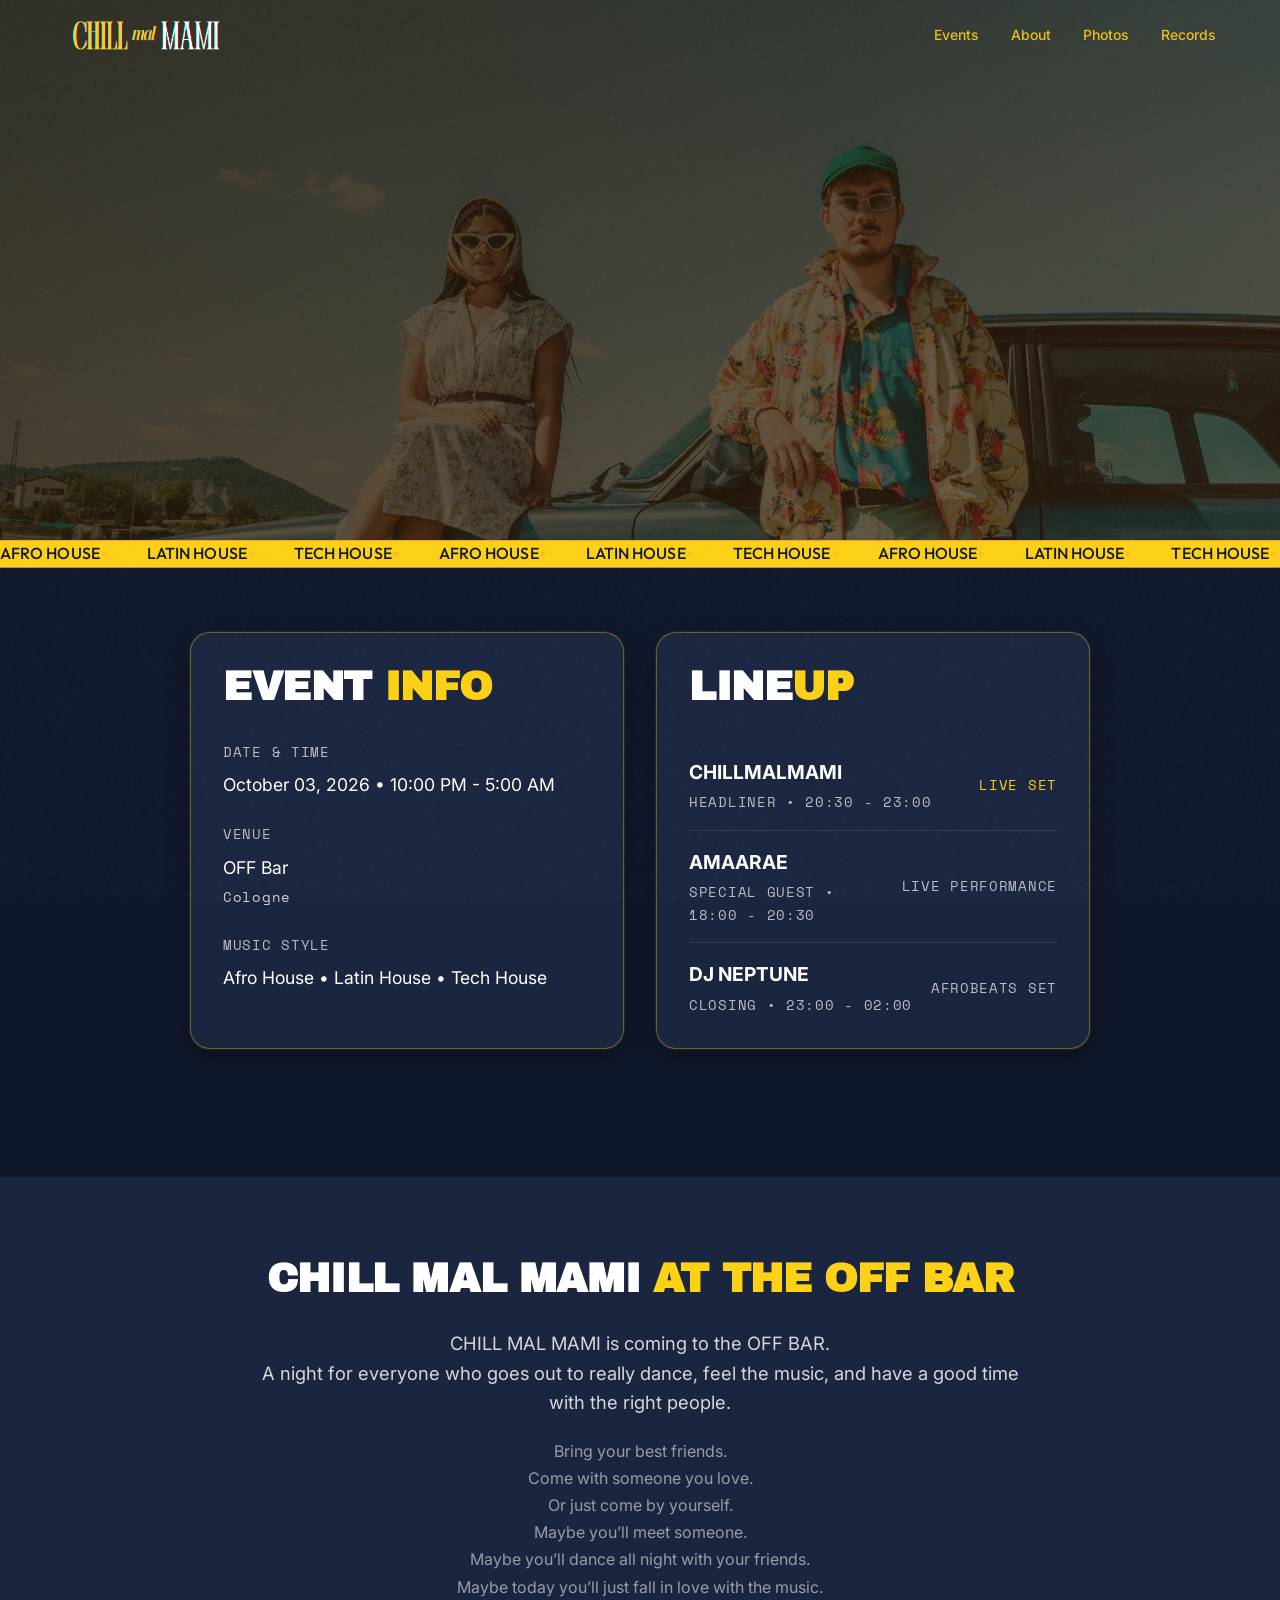
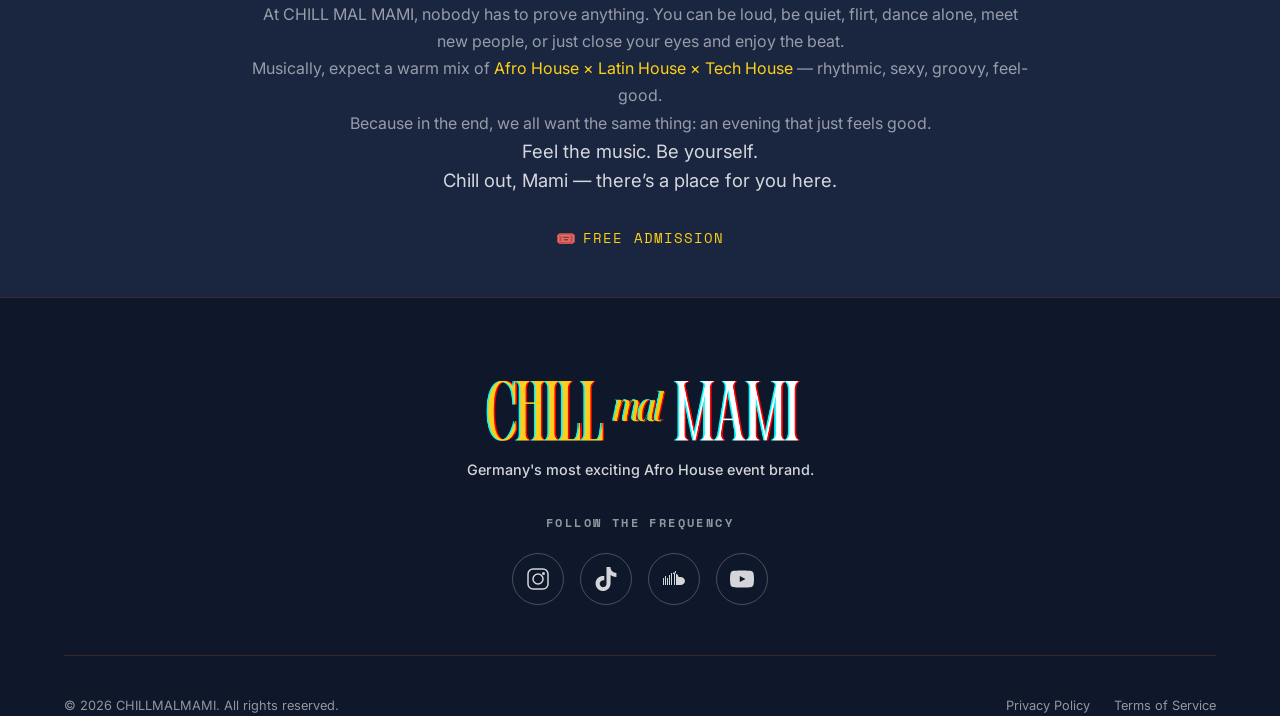
==== commit 2120c4a3: "Temporarily hide Impressum link in all footers (page not yet complete)" ====
--- a/eventone.html
+++ b/eventone.html
@@ -247,7 +247,7 @@
         <div class="footer-bottom-links">
           <a href="#">Privacy Policy</a>
           <a href="#">Terms of Service</a>
-          <a href="#">Impressum</a>
+          <!-- <a href="impressum.html">Impressum</a> -->
         </div>
       </div>
 
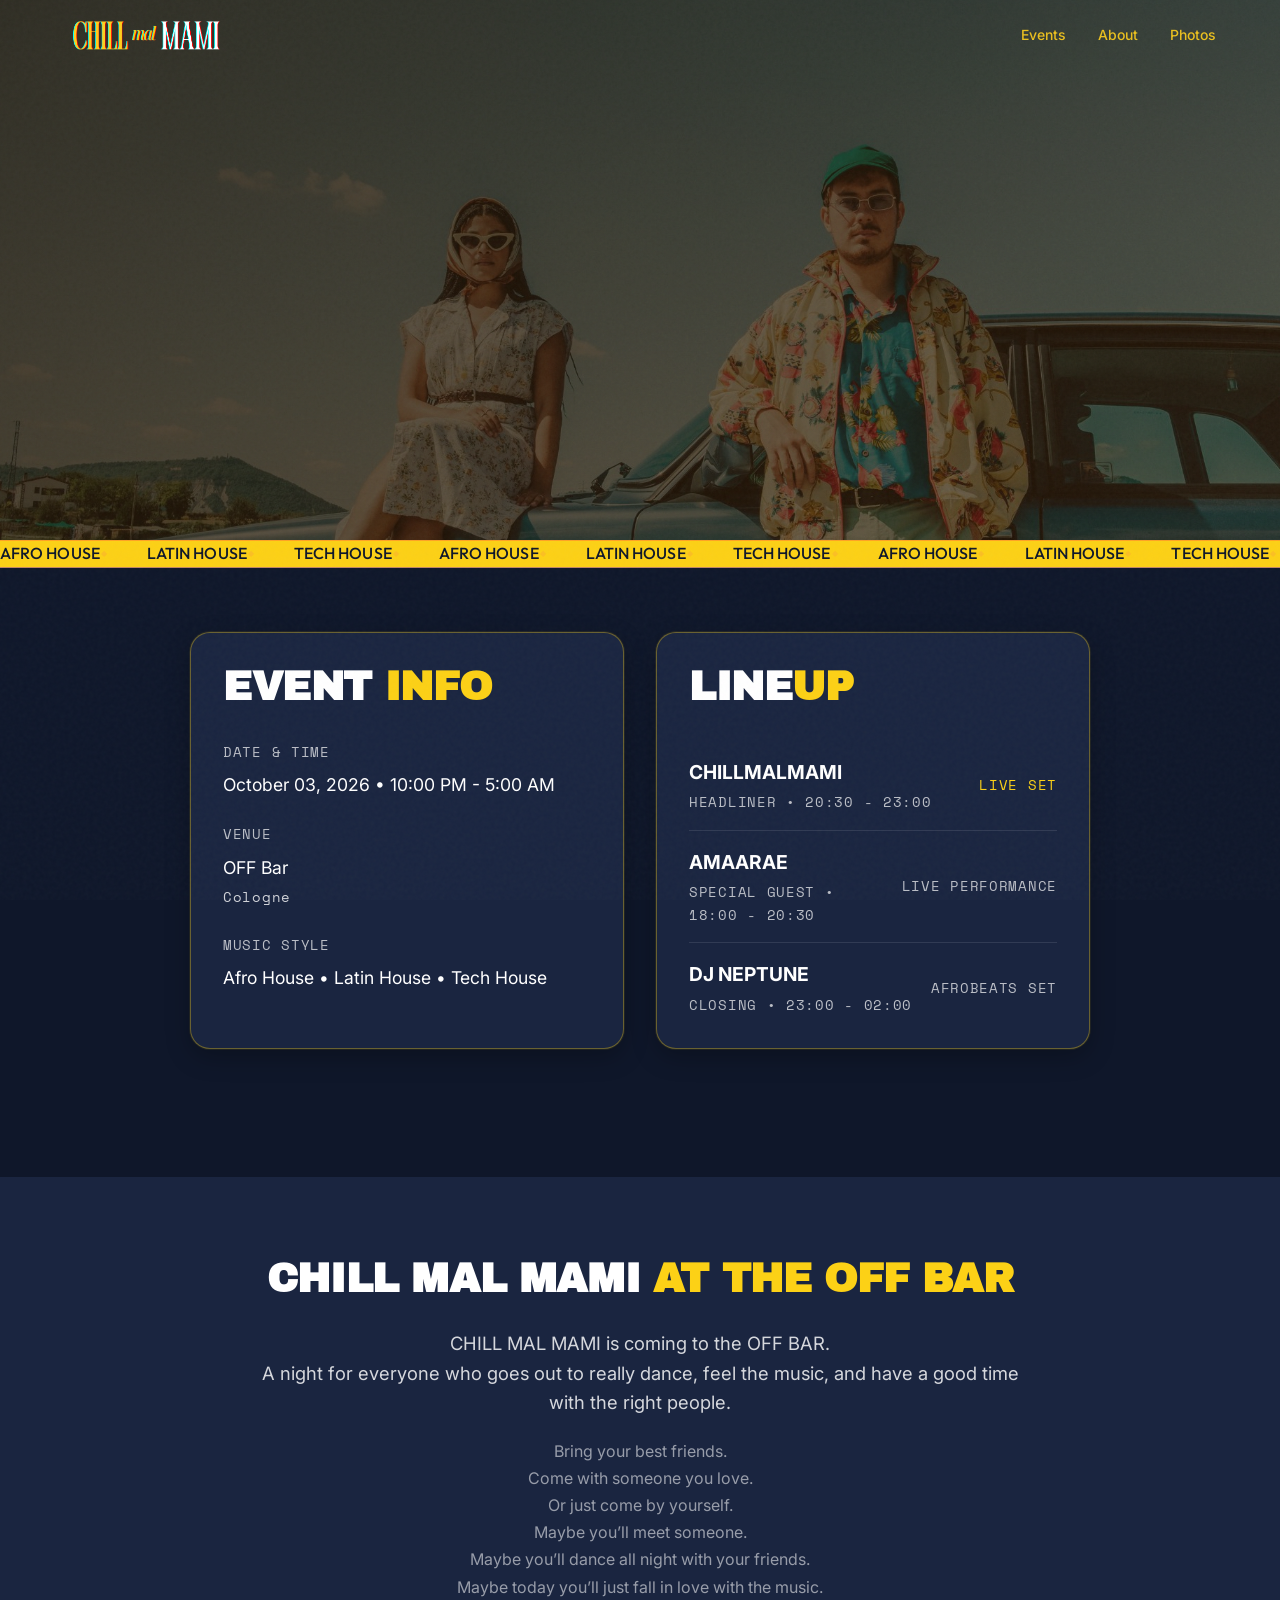
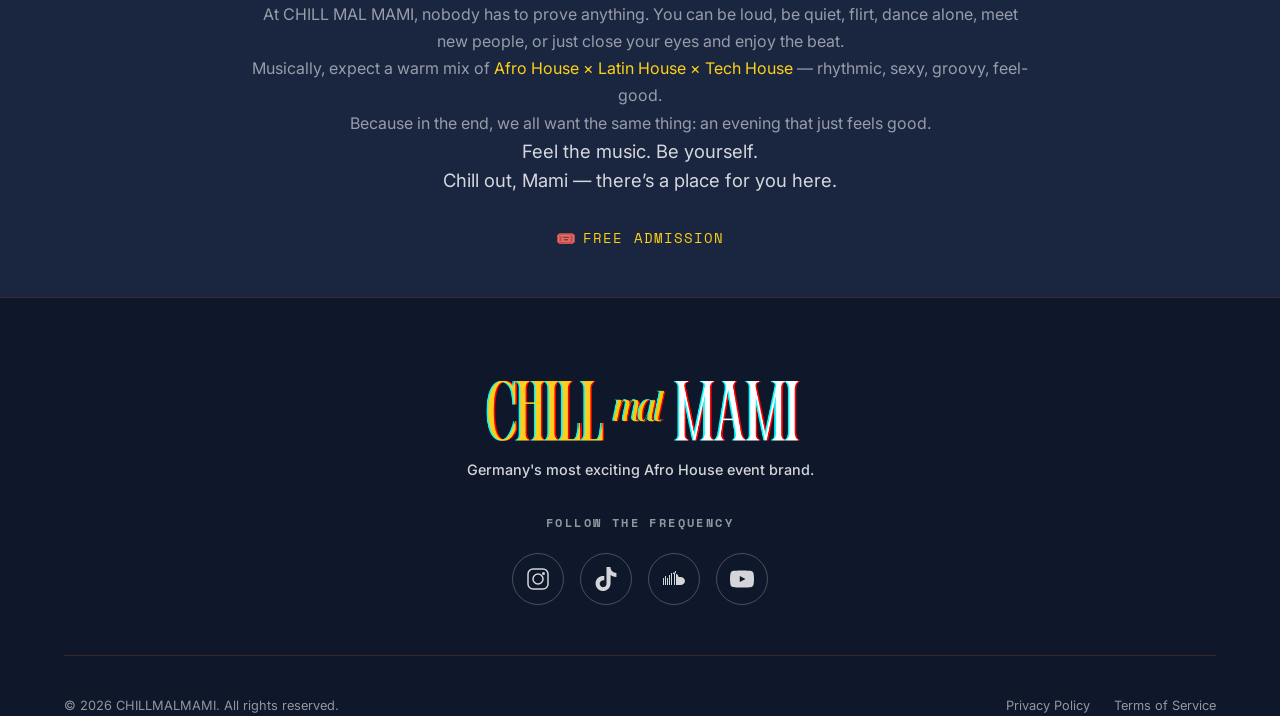
==== commit f7aa2130: "Hide Records nav link on index and eventone" ====
--- a/eventone.html
+++ b/eventone.html
@@ -4,6 +4,18 @@
   <meta charset="UTF-8">
   <meta name="viewport" content="width=device-width, initial-scale=1.0">
   <title>ACCRA - SANDBOX BEACH | CHILLMALMAMI</title>
+  <meta name="description" content="ACCRA — SANDBOX BEACH · a CHILLMALMAMI Afro House experience. Tickets, lineup, details." />
+  <meta property="og:title" content="ACCRA - SANDBOX BEACH | CHILLMALMAMI" />
+  <meta property="og:description" content="ACCRA — SANDBOX BEACH · a CHILLMALMAMI Afro House experience." />
+  <meta property="og:type" content="website" />
+  <meta property="og:url" content="https://chillmalmami.com/eventone.html" />
+  <meta property="og:image" content="https://chillmalmami.com/obenoffbar.jpg" />
+  <meta property="og:site_name" content="CHILLMALMAMI" />
+  <meta name="twitter:card" content="summary_large_image" />
+  <meta name="twitter:title" content="ACCRA - SANDBOX BEACH | CHILLMALMAMI" />
+  <meta name="twitter:description" content="ACCRA — SANDBOX BEACH · a CHILLMALMAMI Afro House experience." />
+  <meta name="twitter:image" content="https://chillmalmami.com/obenoffbar.jpg" />
+  <link rel="canonical" href="https://chillmalmami.com/eventone.html" />
   <link rel="preconnect" href="https://fonts.googleapis.com">
   <link rel="preconnect" href="https://fonts.gstatic.com" crossorigin>
   <link href="https://fonts.googleapis.com/css2?family=Archivo+Black&family=Space+Mono:wght@400;700&family=Inter:wght@300;400;600;700&display=swap" rel="stylesheet">
@@ -27,7 +39,7 @@
         <li><a href="index.html#events">Events</a></li>
         <li><a href="index.html#about">About</a></li>
         <li><a href="index.html#photos">Photos</a></li>
-        <li><a href="records.html">Records</a></li>
+        <!-- <li><a href="records.html">Records</a></li> -->
         <!--li><a href="#events" class="navbar-cta">Get Tickets</a></li -->
       </ul>
       <div class="mobile-toggle" id="mobileToggle">
--- a/index.css
+++ b/index.css
@@ -781,6 +781,16 @@
     transform: translateY(-8px);
     border-color: rgba(255, 60, 172, 0.35);
     box-shadow: 0 20px 60px rgba(15, 23, 42, 0.6), 0 0 40px rgba(255, 107, 53, 0.15), 0 0 80px rgba(255, 60, 172, 0.1);
+}
+
+.event-card--disabled {
+    cursor: default;
+}
+
+.event-card--disabled:hover {
+    transform: none;
+    border-color: var(--border-subtle);
+    box-shadow: none;
 }
 
 .event-card-image {
